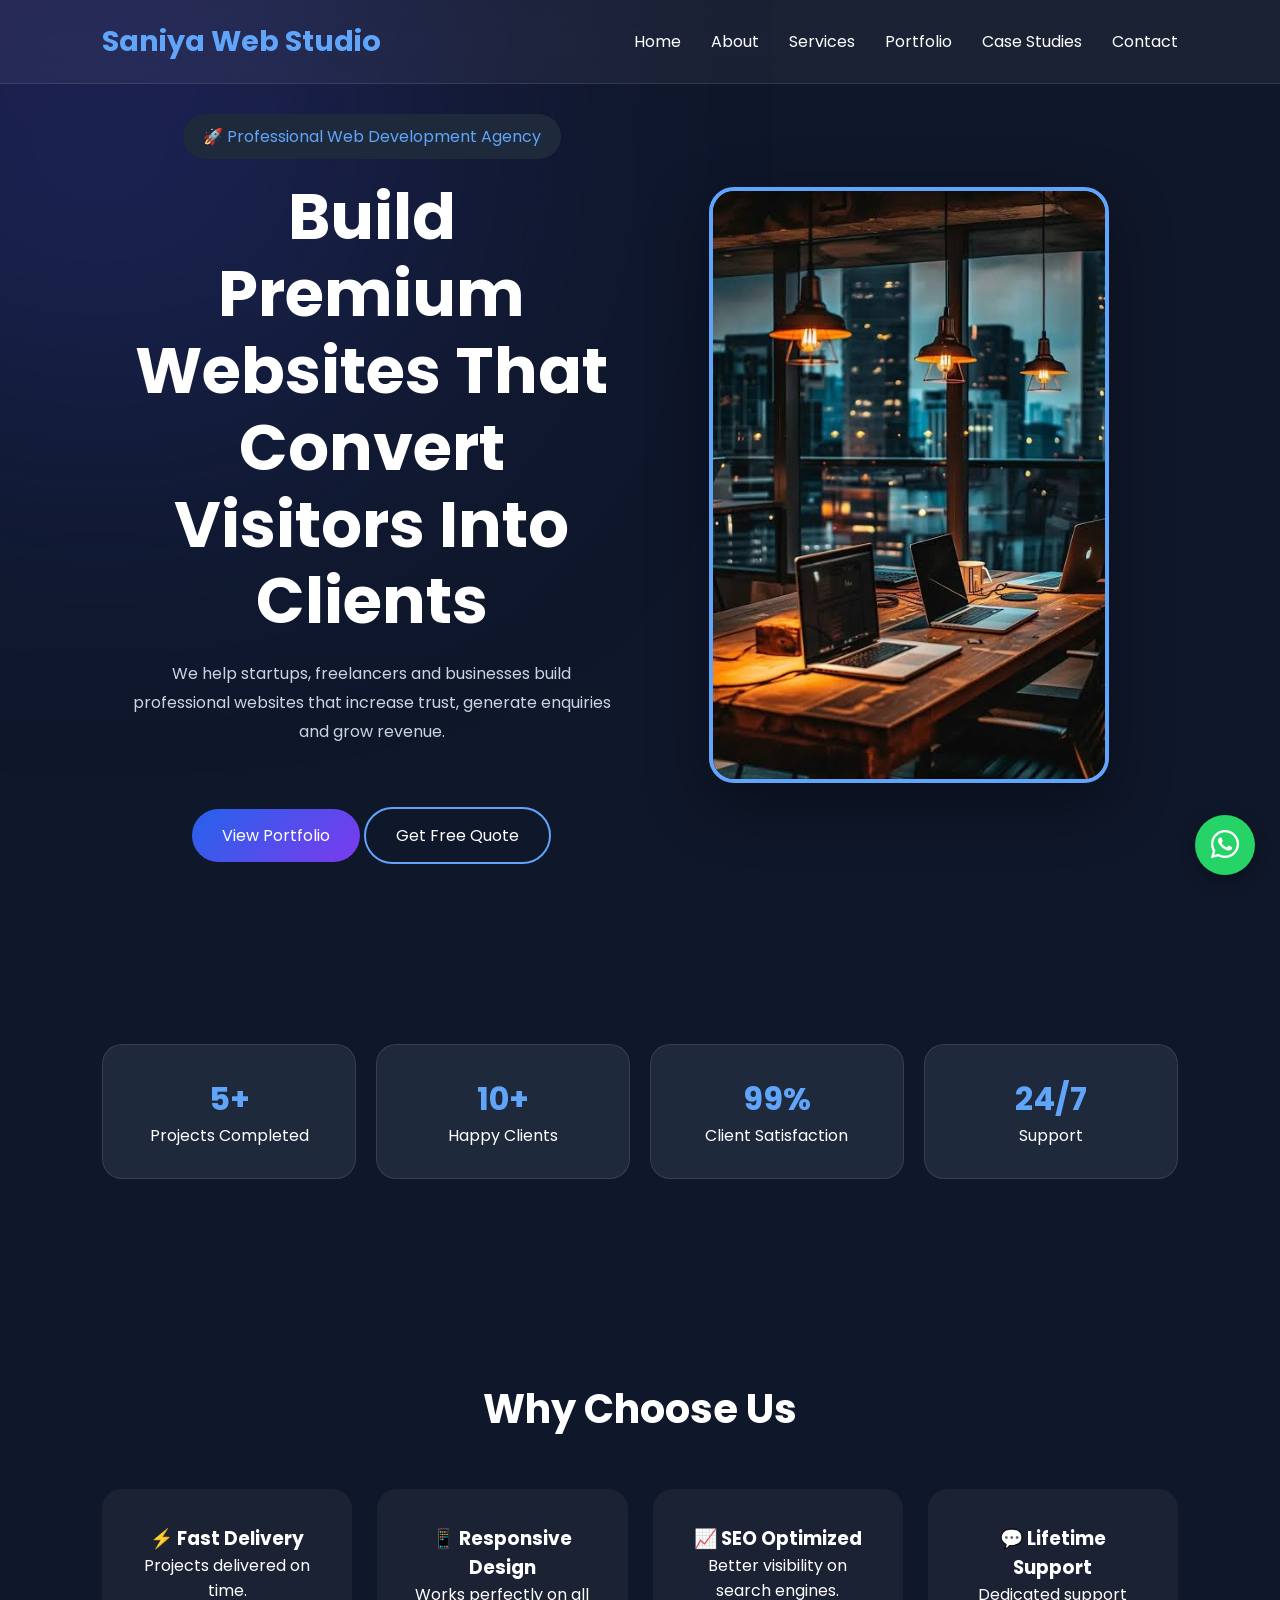
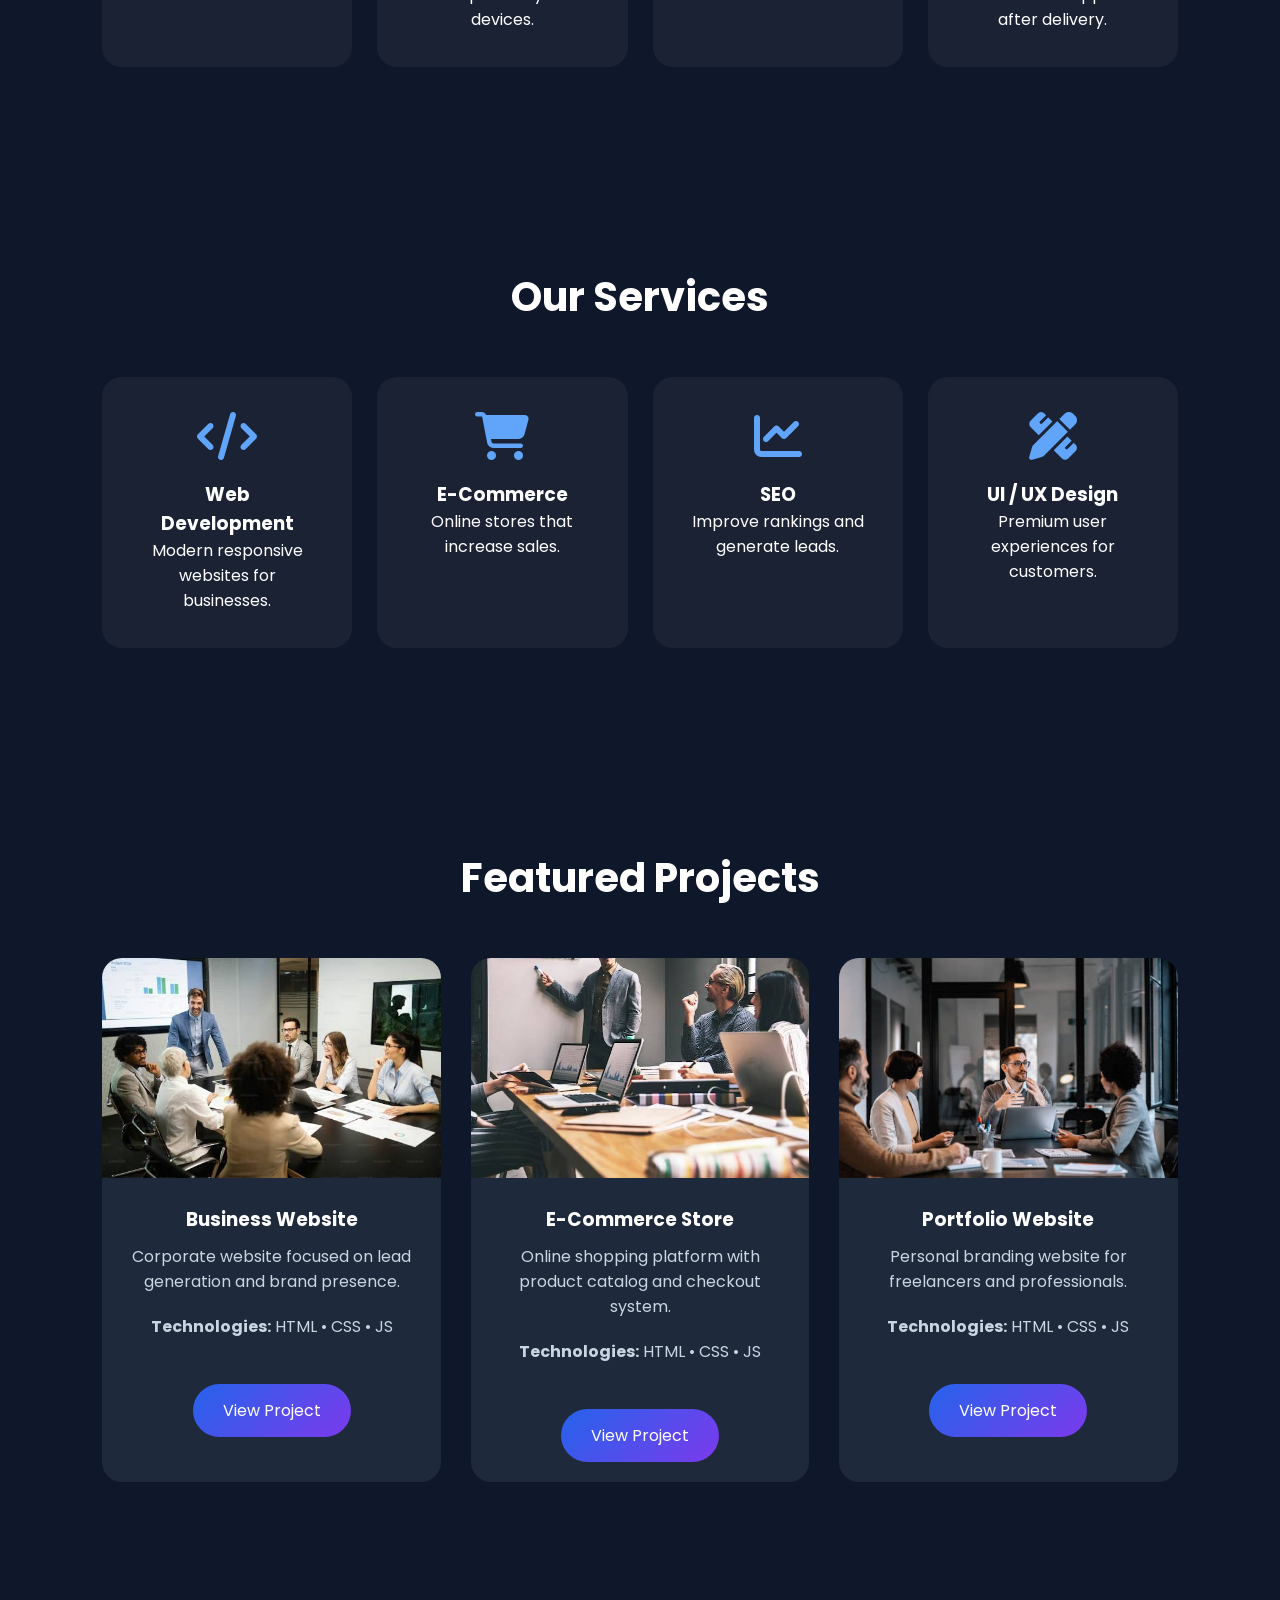
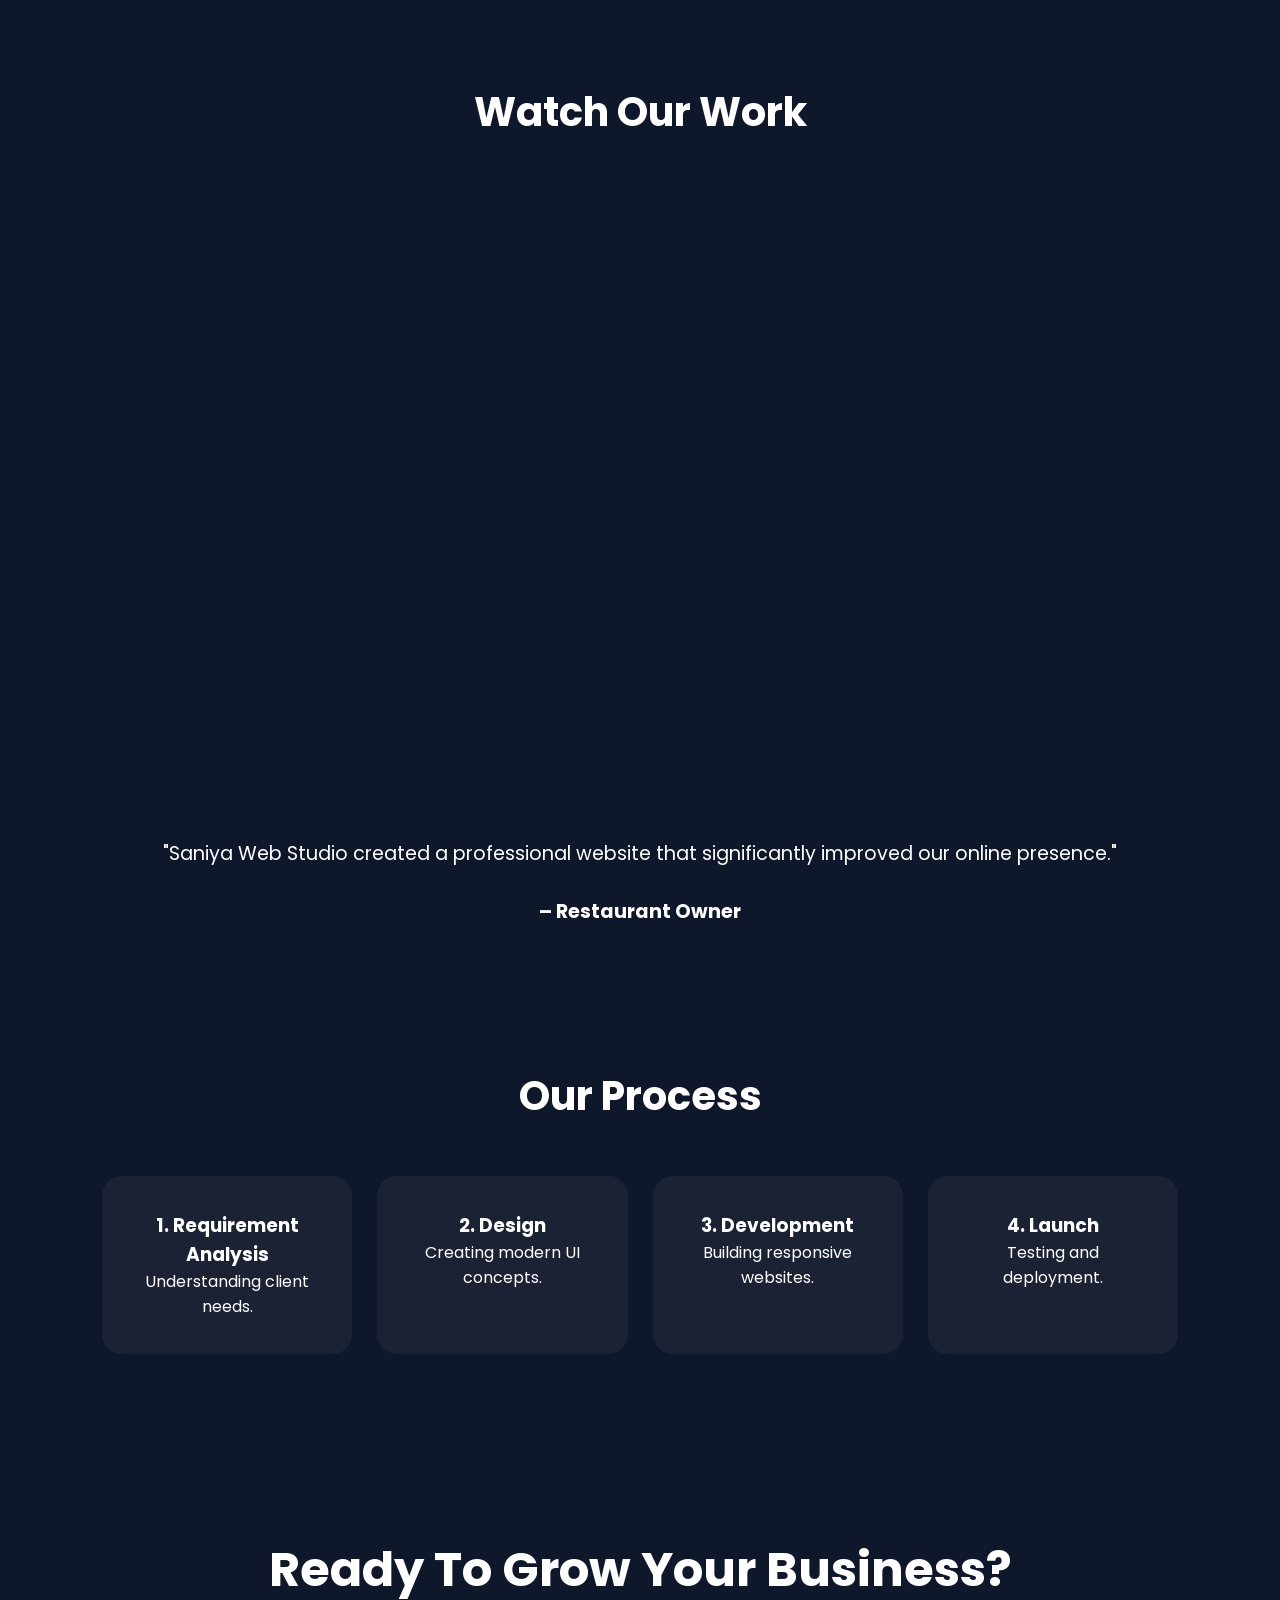
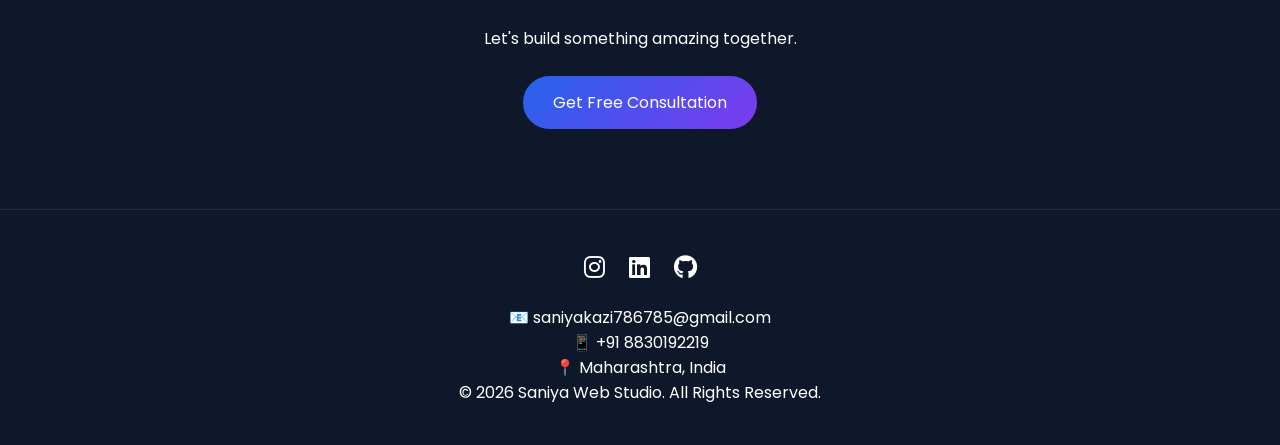
==== index.html @ 3495c880 "Initial Portfolio Website" ====
<!DOCTYPE html>
<html lang="en">
<head>
    <meta charset="UTF-8">
    <meta name="viewport" content="width=device-width, initial-scale=1.0">
    <meta name="description"
content="Professional Business Portfolio Website">

<meta name="keywords"
content="Portfolio, Web Development, SEO, Freelance">

<meta name="author"
content="Saniya Kazi">

    <!-- SEO -->
    <title>Saniya Web Studio | Professional Web Development Agency</title>

    <!-- Google Analytics -->
    <script async src="https://www.googletagmanager.com/gtag/js?id=G-XXXXXXXXXX"></script>
    <script>
        window.dataLayer = window.dataLayer || [];
        function gtag(){dataLayer.push(arguments);}
        gtag('js', new Date());
        gtag('config', 'G-XXXXXXXXXX');
    </script>

    <link rel="stylesheet" href="style.css">

    <link href="https://cdnjs.cloudflare.com/ajax/libs/font-awesome/6.5.1/css/all.min.css" rel="stylesheet">

<script type="application/ld+json">
{
 "@context":"https://schema.org",
 "@type":"Person",
 "name":"Your Name",
 "jobTitle":"Web Developer",
 "url":"https://yourwebsite.com",
 "email":"your@email.com"
}
</script>

</head>
<body>

<!-- NAVBAR -->
<header>
    <nav class="navbar">
        <div class="logo">Saniya Web Studio</div>

        <ul class="nav-links">
            <li><a href="index.html">Home</a></li>
            <li><a href="about.html">About</a></li>
            <li><a href="services.html">Services</a></li>
            <li><a href="portfolio.html">Portfolio</a></li>
            <li><a href="case-study.html">Case Studies</a></li>
            <li><a href="contact.html">Contact</a></li>
        </ul>
    </nav>
</header>

<!-- HERO -->
<section class="hero">

    <div class="hero-content">

        <div class="hero-text">

            <span class="tag">
                🚀 Professional Web Development Agency
            </span>

            <h1>
               Build Premium Websites
That Convert Visitors Into Clients
            </h1>

            <p>
                We help startups, freelancers and businesses
build professional websites that increase trust,
generate enquiries and grow revenue.
            </p>

            <div class="hero-buttons">

                <a href="portfolio.html" class="btn">
                    View Portfolio
                </a>

                <a href="contact.html" class="btn secondary-btn">
                    Get Free Quote
                </a>

            </div>

        </div>

        <div class="hero-image">

            <img src="images/dashboard.jpg" alt="Developer">

        </div>

    </div>

</section>
<section class="stats-section">

    <div class="stat-card">
        <h2>5+</h2>
        <p>Projects Completed</p>
    </div>

    <div class="stat-card">
        <h2>10+</h2>
        <p>Happy Clients</p>
    </div>

    <div class="stat-card">
        <h2>99%</h2>
        <p>Client Satisfaction</p>
    </div>

    <div class="stat-card">
        <h2>24/7</h2>
        <p>Support</p>
    </div>

</section>
<section>

    <h2 class="section-title">
        Why Choose Us
    </h2>

    <div class="service-grid">

        <div class="service-card">
            <h3>⚡ Fast Delivery</h3>
            <p>Projects delivered on time.</p>
        </div>

        <div class="service-card">
            <h3>📱 Responsive Design</h3>
            <p>Works perfectly on all devices.</p>
        </div>

        <div class="service-card">
            <h3>📈 SEO Optimized</h3>
            <p>Better visibility on search engines.</p>
        </div>

        <div class="service-card">
            <h3>💬 Lifetime Support</h3>
            <p>Dedicated support after delivery.</p>
        </div>

    </div>

</section>

<!-- SERVICES -->
<section class="services">

    <h2 class="section-title">Our Services</h2>

    <div class="service-grid">

        <div class="service-card">
            <i class="fa-solid fa-code"></i>
            <h3>Web Development</h3>
            <p>Modern responsive websites for businesses.</p>
        </div>

        <div class="service-card">
            <i class="fa-solid fa-cart-shopping"></i>
            <h3>E-Commerce</h3>
            <p>Online stores that increase sales.</p>
        </div>

        <div class="service-card">
            <i class="fa-solid fa-chart-line"></i>
            <h3>SEO</h3>
            <p>Improve rankings and generate leads.</p>
        </div>

        <div class="service-card">
            <i class="fa-solid fa-pen-ruler"></i>
            <h3>UI / UX Design</h3>
            <p>Premium user experiences for customers.</p>
        </div>

    </div>

</section>

<!-- FEATURED PROJECTS -->
<section class="projects">

    <h2 class="section-title">Featured Projects</h2>

    <div class="project-grid">

        <div class="project-card">
            <img src="images/project1.jpg" alt="Project 1">
            <div class="project-info">
               <h3>Business Website</h3>

<p>
Corporate website focused on lead generation and brand presence.
</p>

<p>
<strong>Technologies:</strong>
HTML • CSS • JS
</p>

<a href="project-business.html" class="btn">
View Project
</a>
            </div>
        </div>

        <div class="project-card">
            <img src="images/project2.jpg" alt="Project 2">
            <div class="project-info">
                <h3>E-Commerce Store</h3>
                <p>
Online shopping platform with product catalog and checkout system.
</p>

<p>
<strong>Technologies:</strong>
HTML • CSS • JS
</p>

<a href="project-business.html" class="btn">
View Project
</a>
            </div>
        </div>

        <div class="project-card">
            <img src="images/project3.jpg" alt="Project 3">
            <div class="project-info">
                <h3>Portfolio Website</h3>
                <p>
Personal branding website for freelancers and professionals.
</p>

<p>
<strong>Technologies:</strong>
HTML • CSS • JS
</p>

<a href="project-business.html" class="btn">
View Project
</a>
            </div>
        </div>

    </div>

</section>

<!-- YOUTUBE VIDEO -->
<section class="video-section">

    <h2 class="section-title">Watch Our Work</h2>

    <iframe
        width="560"
        height="315"
        src="https://www.youtube.com/embed/2tdF13of8gs?si=Cxn4wZq8lUXxcrK4"
        title="YouTube video player"
        allowfullscreen>
    </iframe>

</section>

<!-- TESTIMONIALS -->
<div class="testimonial-slider">

    <div class="testimonial active">
        "Saniya Web Studio created a professional website that significantly improved our online presence."
        <br><br>
        <strong>– Restaurant Owner</strong>
    </div>

    <div class="testimonial">
        "The website was delivered before deadline and exceeded our expectations."
        <br><br>
        <strong>– E-Commerce Client</strong>
    </div>

    <div class="testimonial">
        "Our enquiries increased after launching the new website."
        <br><br>
        <strong>– Freelance Professional</strong>
    </div>

</div>

<section>

<h2 class="section-title">
Our Process
</h2>

<div class="service-grid">

<div class="service-card">
<h3>1. Requirement Analysis</h3>
<p>Understanding client needs.</p>
</div>

<div class="service-card">
<h3>2. Design</h3>
<p>Creating modern UI concepts.</p>
</div>

<div class="service-card">
<h3>3. Development</h3>
<p>Building responsive websites.</p>
</div>

<div class="service-card">
<h3>4. Launch</h3>
<p>Testing and deployment.</p>
</div>

</div>

</section>

<!-- CTA -->
<section class="cta">

    <h2>
        Ready To Grow Your Business?
    </h2>

    <p>
        Let's build something amazing together.
    </p>

    <a href="contact.html" class="btn">
        Get Free Consultation
    </a>

</section>

<!-- FOOTER -->
<footer>

    <div class="socials">


        <a href="https://www.instagram.com/itz.sanuu33?igsh=M2FmYW0yMnE4M292" target="_blank"><i class="fab fa-instagram"></i></a>

        <a href="https://www.linkedin.com/in/saniya-kazi03" target="_blank"><i class="fab fa-linkedin"></i></a>

        <a href="https://github.com/sanu0303" target="_blank"><i class="fab fa-github"></i></a>

    </div>
<div class="footer-contact">

    <p>
        📧 saniyakazi786785@gmail.com
    </p>

    <p>
        📱 +91 8830192219
    </p>

    <p>
        📍 Maharashtra, India
    </p>

</div>
    <p>© 2026 Saniya Web Studio. All Rights Reserved.</p>

</footer>

<script src="main.js"></script>


    <a href="https://wa.me/918830192219"
   class="whatsapp-float"
   target="_blank">

    <i class="fab fa-whatsapp"></i>

</a>

</body>
</html>
---- style.css ----
/* Google Fonts */
@import url('https://fonts.googleapis.com/css2?family=Poppins:wght@300;400;500;600;700;800&display=swap');

*{
    margin:0;
    padding:0;
    box-sizing:border-box;
    font-family:'Poppins',sans-serif;
}

html{
    scroll-behavior:smooth;
}

body{
    background:#0f172a;
    color:#fff;
    overflow-x:hidden;
}

/* Gradient Background */
body::before{
    content:'';
    position:fixed;
    width:500px;
    height:500px;
    background:linear-gradient(#7c3aed,#2563eb);
    filter:blur(180px);
    top:-150px;
    left:-150px;
    z-index:-1;
    opacity:.35;
}

/* Navbar */
.navbar{
    display:flex;
    justify-content:space-between;
    align-items:center;
    padding:20px 8%;
    position:sticky;
    top:0;
    backdrop-filter:blur(15px);
    background:rgba(255,255,255,.05);
    border-bottom:1px solid rgba(255,255,255,.1);
    z-index:1000;
}

.logo{
    font-size:1.8rem;
    font-weight:700;
    color:#60a5fa;
}

.nav-links{
    display:flex;
    list-style:none;
    gap:30px;
}

.nav-links a{
    color:white;
    text-decoration:none;
    transition:.3s;
}

.nav-links a:hover{
    color:#60a5fa;
}

/* Hero */
.hero{
    min-height:100vh;
    display:flex;
    justify-content:center;
    align-items:center;
    text-align:center;
    padding:0 10%;
}

.hero-content h1{
    font-size:4rem;
    margin-bottom:20px;
}

.hero-content h2{
    color:#60a5fa;
    margin-bottom:20px;
}

.hero-content p{
    max-width:700px;
    margin:auto;
    line-height:1.8;
    color:#cbd5e1;
}

/* Buttons */
.btn,
.btn-secondary{
    display:inline-block;
    margin-top:25px;
    padding:14px 30px;
    border-radius:50px;
    text-decoration:none;
    transition:.4s;
}

.btn{
    background:linear-gradient(135deg,#2563eb,#7c3aed);
    color:white;
}

.btn:hover{
    transform:translateY(-5px);
}

.btn-secondary{
    border:2px solid #60a5fa;
    color:white;
    margin-left:15px;
}

.btn-secondary:hover{
    background:#60a5fa;
}

/* Section */
section{
    padding:100px 8%;
}

.section-title{
    text-align:center;
    font-size:2.5rem;
    margin-bottom:50px;
}

/* Stats */
.stats{
    display:grid;
    grid-template-columns:repeat(auto-fit,minmax(220px,1fr));
    gap:25px;
}

.stat-card{
    background:rgba(255,255,255,.05);
    backdrop-filter:blur(15px);
    border:1px solid rgba(255,255,255,.1);
    padding:30px;
    border-radius:20px;
    text-align:center;
}

.stat-card h2{
    color:#60a5fa;
    font-size:2.5rem;
}

/* Services */
.service-grid{
    display:grid;
    grid-template-columns:repeat(auto-fit,minmax(250px,1fr));
    gap:25px;
}

.service-card{
    background:rgba(255,255,255,.05);
    padding:35px;
    border-radius:20px;
    text-align:center;
    transition:.4s;
}

.service-card:hover{
    transform:translateY(-10px);
}

.service-card i{
    font-size:3rem;
    color:#60a5fa;
    margin-bottom:20px;
}

/* Projects */
.project-grid{
    display:grid;
    grid-template-columns:repeat(auto-fit,minmax(300px,1fr));
    gap:30px;
}

.project-card{
    overflow:hidden;
    border-radius:20px;
    background:#1e293b;
    transition:.4s;
}

.project-card:hover{
    transform:translateY(-10px);
}

.project-card img{
    width:100%;
    height:220px;
    object-fit:cover;
}

.project-info{
    padding:20px;
}

/* Video */
.video-section{
    text-align:center;
}

.video-section iframe{
    width:100%;
    max-width:900px;
    height:500px;
    border:none;
    border-radius:20px;
}

/* Testimonials */
.testimonial{
    display:none;
    text-align:center;
    font-size:1.2rem;
    padding:40px;
}

.testimonial.active{
    display:block;
}

/* CTA */
.cta{
    text-align:center;
}

.cta h2{
    font-size:2.5rem;
    margin-bottom:25px;
}

/* Footer */
footer{
    padding:40px;
    text-align:center;
    border-top:1px solid rgba(255,255,255,.1);
}

.socials{
    margin-bottom:20px;
}

.socials a{
    color:white;
    font-size:1.5rem;
    margin:0 10px;
}

.socials a:hover{
    color:#60a5fa;
}

/* Responsive */
@media(max-width:768px){

    .hero-content h1{
        font-size:2.5rem;
    }

    .navbar{
        flex-direction:column;
        gap:20px;
    }

    .nav-links{
        flex-wrap:wrap;
        justify-content:center;
    }

    .video-section iframe{
        height:250px;
    }
}

.about-container{
    display:flex;
    align-items:center;
    gap:50px;
    flex-wrap:wrap;
}

.about-image{
    flex:1;
    min-width:300px;
}

.about-image img{
    width:100%;
    border-radius:20px;
}

.about-content{
    flex:1;
    min-width:300px;
}

.about-content h2{
    margin-bottom:20px;
    color:#60a5fa;
}

.about-content p{
    margin-bottom:15px;
    line-height:1.8;
    color:#cbd5e1;
}

.service-card{
    cursor:pointer;
}

.service-card:hover{
    box-shadow: 0 0 25px rgba(96,165,250,0.4);
}

.project-card{
    position:relative;
}

.project-info{
    text-align:center;
}

.project-info h3{
    margin-bottom:10px;
}

.project-info p{
    margin-bottom:20px;
    color:#cbd5e1;
}

.project-card img{
    transition:.5s;
}

.project-card:hover img{
    transform:scale(1.05);
}

.contact-form{
    max-width:700px;
    margin:auto;
    display:flex;
    flex-direction:column;
    gap:20px;
}

.contact-form input,
.contact-form textarea{
    padding:15px;
    border:none;
    border-radius:10px;
    background:#1e293b;
    color:white;
}

.contact-form input:focus,
.contact-form textarea:focus{
    outline:2px solid #60a5fa;
}

#errorMsg{
    text-align:center;
    margin-top:20px;
    font-weight:600;
}

.gradient-text{
background:linear-gradient(90deg,#60a5fa,#a855f7);
-webkit-background-clip:text;
-webkit-text-fill-color:transparent;
}

.whatsapp-float{
    position:fixed;
    width:60px;
    height:60px;
    bottom:25px;
    right:25px;
    background:#25D366;
    color:white;
    border-radius:50%;
    text-align:center;
    font-size:32px;
    line-height:60px;
    box-shadow:0 5px 15px rgba(0,0,0,.3);
    z-index:9999;
    transition:.3s;
}

.whatsapp-float:hover{
    transform:scale(1.1);
}

.hero{
    min-height:90vh;
    display:flex;
    align-items:center;
}

.hero-content{
    display:flex;
    justify-content:space-between;
    align-items:center;
    gap:50px;
}

.hero-text{
    flex:1;
}

.hero-text h1{
    font-size:4rem;
    line-height:1.2;
    margin-bottom:20px;
}

.hero-text span{
    color:#60a5fa;
}

.hero-text p{
     flex:1;
    max-width:600px;
}

.hero-image{
    flex:1;
    text-align:center;
}

.hero-image img{
    width:380px;
    border-radius:30px;
    box-shadow:0 0 40px rgba(96,165,250,.4);
}

.hero-buttons{
     margin-top:35px;
}

.secondary-btn{
    background:transparent;
    border:2px solid #60a5fa;
}

.tag{
    display:inline-block;
    background:#1e293b;
    padding:10px 20px;
    border-radius:30px;
    margin-bottom:20px;
}

.stats-section{
    display:grid;
    grid-template-columns:repeat(4,1fr);
    gap:20px;
    margin-top:50px;
}

.stat-card{
    background:#1e293b;
    padding:30px;
    border-radius:20px;
    text-align:center;
}

.stat-card h2{
    font-size:2rem;
    color:#60a5fa;
}

.cta{
    text-align:center;
    padding:80px 20px;
}

.cta h2{
    font-size:3rem;
    margin-bottom:20px;
}

.hero-image img{
    width:400px;
    border-radius:25px;
    border:4px solid #60a5fa;
    box-shadow:0 20px 60px rgba(0,0,0,.4);
}

.whatsapp-float{
    animation: pulse 2s infinite;
}

@keyframes pulse{

0%{
transform:scale(1);
}

50%{
transform:scale(1.1);
}

100%{
transform:scale(1);
}

}

.about-image img{
    width:100%;
    max-width:450px;
    border-radius:20px;
    box-shadow:0 15px 40px rgba(0,0,0,.3);
}

.about-container{
    display:flex;
    align-items:center;
    justify-content:space-between;
    gap:50px;
    flex-wrap:wrap;
}

.about-content{
    flex:1;
}

.about-content h2{
    font-size:2.2rem;
    margin-bottom:20px;
}

.project-card{
    overflow:hidden;
    transition:.4s;
}

.project-card:hover{
    transform:translateY(-10px);
}

.project-card img{
    transition:.4s;
}

.project-card:hover img{
    transform:scale(1.05);
}

#successMsg{
    color:#22c55e;
    text-align:center;
    margin-top:15px;
}
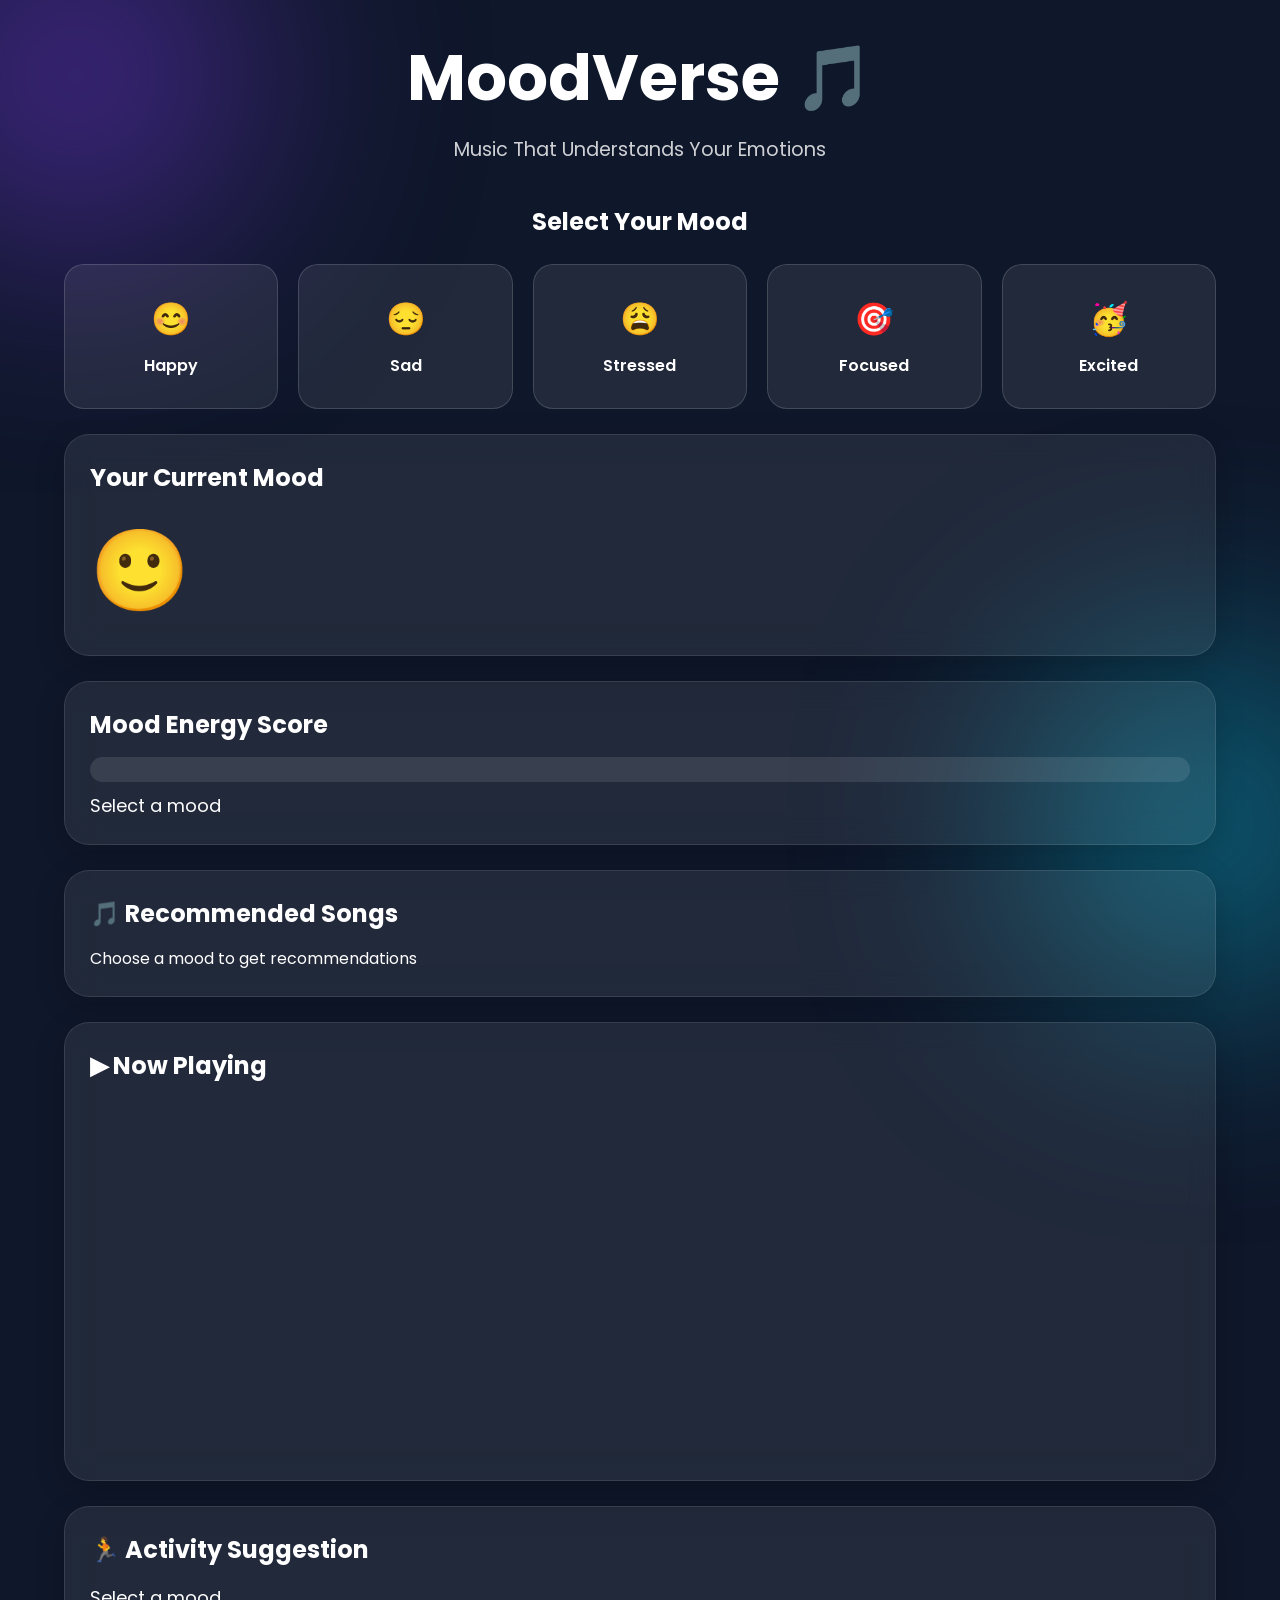
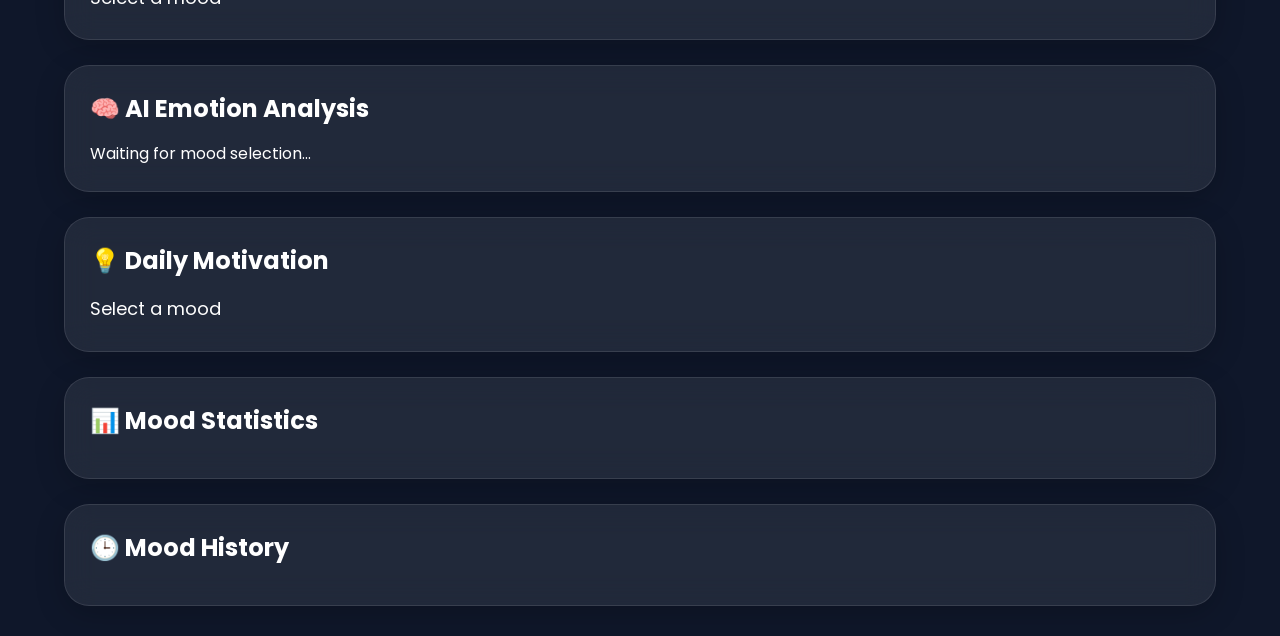
==== commit c9f325aa: "Add files via upload" ====
--- a/index.html
+++ b/index.html
@@ -1,396 +1,208 @@
-<!DOCTYPE html>
-<html lang="en">
-<head>
-    <meta charset="UTF-8">
-    <meta name="viewport" content="width=device-width, initial-scale=1.0">
-    <meta name="description"
-content="Professional Business Portfolio Website">
-
-<meta name="keywords"
-content="Portfolio, Web Development, SEO, Freelance">
-
-<meta name="author"
-content="Saniya Kazi">
-
-    <!-- SEO -->
-    <title>Saniya Web Studio | Professional Web Development Agency</title>
-
-    <!-- Google Analytics -->
-    <script async src="https://www.googletagmanager.com/gtag/js?id=G-XXXXXXXXXX"></script>
-    <script>
-        window.dataLayer = window.dataLayer || [];
-        function gtag(){dataLayer.push(arguments);}
-        gtag('js', new Date());
-        gtag('config', 'G-XXXXXXXXXX');
-    </script>
-
-    <link rel="stylesheet" href="style.css">
-
-    <link href="https://cdnjs.cloudflare.com/ajax/libs/font-awesome/6.5.1/css/all.min.css" rel="stylesheet">
-
-<script type="application/ld+json">
-{
- "@context":"https://schema.org",
- "@type":"Person",
- "name":"Your Name",
- "jobTitle":"Web Developer",
- "url":"https://yourwebsite.com",
- "email":"your@email.com"
-}
-</script>
-
-</head>
-<body>
-
-<!-- NAVBAR -->
-<header>
-    <nav class="navbar">
-        <div class="logo">Saniya Web Studio</div>
-
-        <ul class="nav-links">
-            <li><a href="index.html">Home</a></li>
-            <li><a href="about.html">About</a></li>
-            <li><a href="services.html">Services</a></li>
-            <li><a href="portfolio.html">Portfolio</a></li>
-            <li><a href="case-study.html">Case Studies</a></li>
-            <li><a href="contact.html">Contact</a></li>
-        </ul>
-    </nav>
-</header>
-
-<!-- HERO -->
-<section class="hero">
-
-    <div class="hero-content">
-
-        <div class="hero-text">
-
-            <span class="tag">
-                🚀 Professional Web Development Agency
-            </span>
-
-            <h1>
-               Build Premium Websites
-That Convert Visitors Into Clients
-            </h1>
-
-            <p>
-                We help startups, freelancers and businesses
-build professional websites that increase trust,
-generate enquiries and grow revenue.
-            </p>
-
-            <div class="hero-buttons">
-
-                <a href="portfolio.html" class="btn">
-                    View Portfolio
-                </a>
-
-                <a href="contact.html" class="btn secondary-btn">
-                    Get Free Quote
-                </a>
-
-            </div>
-
-        </div>
-
-        <div class="hero-image">
-
-            <img src="images/dashboard.jpg" alt="Developer">
-
-        </div>
-
-    </div>
-
-</section>
-<section class="stats-section">
-
-    <div class="stat-card">
-        <h2>5+</h2>
-        <p>Projects Completed</p>
-    </div>
-
-    <div class="stat-card">
-        <h2>10+</h2>
-        <p>Happy Clients</p>
-    </div>
-
-    <div class="stat-card">
-        <h2>99%</h2>
-        <p>Client Satisfaction</p>
-    </div>
-
-    <div class="stat-card">
-        <h2>24/7</h2>
-        <p>Support</p>
-    </div>
-
-</section>
-<section>
-
-    <h2 class="section-title">
-        Why Choose Us
-    </h2>
-
-    <div class="service-grid">
-
-        <div class="service-card">
-            <h3>⚡ Fast Delivery</h3>
-            <p>Projects delivered on time.</p>
-        </div>
-
-        <div class="service-card">
-            <h3>📱 Responsive Design</h3>
-            <p>Works perfectly on all devices.</p>
-        </div>
-
-        <div class="service-card">
-            <h3>📈 SEO Optimized</h3>
-            <p>Better visibility on search engines.</p>
-        </div>
-
-        <div class="service-card">
-            <h3>💬 Lifetime Support</h3>
-            <p>Dedicated support after delivery.</p>
-        </div>
-
-    </div>
-
-</section>
-
-<!-- SERVICES -->
-<section class="services">
-
-    <h2 class="section-title">Our Services</h2>
-
-    <div class="service-grid">
-
-        <div class="service-card">
-            <i class="fa-solid fa-code"></i>
-            <h3>Web Development</h3>
-            <p>Modern responsive websites for businesses.</p>
-        </div>
-
-        <div class="service-card">
-            <i class="fa-solid fa-cart-shopping"></i>
-            <h3>E-Commerce</h3>
-            <p>Online stores that increase sales.</p>
-        </div>
-
-        <div class="service-card">
-            <i class="fa-solid fa-chart-line"></i>
-            <h3>SEO</h3>
-            <p>Improve rankings and generate leads.</p>
-        </div>
-
-        <div class="service-card">
-            <i class="fa-solid fa-pen-ruler"></i>
-            <h3>UI / UX Design</h3>
-            <p>Premium user experiences for customers.</p>
-        </div>
-
-    </div>
-
-</section>
-
-<!-- FEATURED PROJECTS -->
-<section class="projects">
-
-    <h2 class="section-title">Featured Projects</h2>
-
-    <div class="project-grid">
-
-        <div class="project-card">
-            <img src="images/project1.jpg" alt="Project 1">
-            <div class="project-info">
-               <h3>Business Website</h3>
-
-<p>
-Corporate website focused on lead generation and brand presence.
-</p>
-
-<p>
-<strong>Technologies:</strong>
-HTML • CSS • JS
-</p>
-
-<a href="project-business.html" class="btn">
-View Project
-</a>
-            </div>
-        </div>
-
-        <div class="project-card">
-            <img src="images/project2.jpg" alt="Project 2">
-            <div class="project-info">
-                <h3>E-Commerce Store</h3>
-                <p>
-Online shopping platform with product catalog and checkout system.
-</p>
-
-<p>
-<strong>Technologies:</strong>
-HTML • CSS • JS
-</p>
-
-<a href="project-business.html" class="btn">
-View Project
-</a>
-            </div>
-        </div>
-
-        <div class="project-card">
-            <img src="images/project3.jpg" alt="Project 3">
-            <div class="project-info">
-                <h3>Portfolio Website</h3>
-                <p>
-Personal branding website for freelancers and professionals.
-</p>
-
-<p>
-<strong>Technologies:</strong>
-HTML • CSS • JS
-</p>
-
-<a href="project-business.html" class="btn">
-View Project
-</a>
-            </div>
-        </div>
-
-    </div>
-
-</section>
-
-<!-- YOUTUBE VIDEO -->
-<section class="video-section">
-
-    <h2 class="section-title">Watch Our Work</h2>
-
-    <iframe
-        width="560"
-        height="315"
-        src="https://www.youtube.com/embed/2tdF13of8gs?si=Cxn4wZq8lUXxcrK4"
-        title="YouTube video player"
-        allowfullscreen>
-    </iframe>
-
-</section>
-
-<!-- TESTIMONIALS -->
-<div class="testimonial-slider">
-
-    <div class="testimonial active">
-        "Saniya Web Studio created a professional website that significantly improved our online presence."
-        <br><br>
-        <strong>– Restaurant Owner</strong>
-    </div>
-
-    <div class="testimonial">
-        "The website was delivered before deadline and exceeded our expectations."
-        <br><br>
-        <strong>– E-Commerce Client</strong>
-    </div>
-
-    <div class="testimonial">
-        "Our enquiries increased after launching the new website."
-        <br><br>
-        <strong>– Freelance Professional</strong>
-    </div>
-
-</div>
-
-<section>
-
-<h2 class="section-title">
-Our Process
-</h2>
-
-<div class="service-grid">
-
-<div class="service-card">
-<h3>1. Requirement Analysis</h3>
-<p>Understanding client needs.</p>
-</div>
-
-<div class="service-card">
-<h3>2. Design</h3>
-<p>Creating modern UI concepts.</p>
-</div>
-
-<div class="service-card">
-<h3>3. Development</h3>
-<p>Building responsive websites.</p>
-</div>
-
-<div class="service-card">
-<h3>4. Launch</h3>
-<p>Testing and deployment.</p>
-</div>
-
-</div>
-
-</section>
-
-<!-- CTA -->
-<section class="cta">
-
-    <h2>
-        Ready To Grow Your Business?
-    </h2>
-
-    <p>
-        Let's build something amazing together.
-    </p>
-
-    <a href="contact.html" class="btn">
-        Get Free Consultation
-    </a>
-
-</section>
-
-<!-- FOOTER -->
-<footer>
-
-    <div class="socials">
-
-
-        <a href="https://www.instagram.com/itz.sanuu33?igsh=M2FmYW0yMnE4M292" target="_blank"><i class="fab fa-instagram"></i></a>
-
-        <a href="https://www.linkedin.com/in/saniya-kazi03" target="_blank"><i class="fab fa-linkedin"></i></a>
-
-        <a href="https://github.com/sanu0303" target="_blank"><i class="fab fa-github"></i></a>
-
-    </div>
-<div class="footer-contact">
-
-    <p>
-        📧 saniyakazi786785@gmail.com
-    </p>
-
-    <p>
-        📱 +91 8830192219
-    </p>
-
-    <p>
-        📍 Maharashtra, India
-    </p>
-
-</div>
-    <p>© 2026 Saniya Web Studio. All Rights Reserved.</p>
-
-</footer>
-
-<script src="main.js"></script>
-
-
-    <a href="https://wa.me/918830192219"
-   class="whatsapp-float"
-   target="_blank">
-
-    <i class="fab fa-whatsapp"></i>
-
-</a>
-
-</body>
+<!DOCTYPE html>
+<html lang="en">
+
+<head>
+    <meta charset="UTF-8">
+    <meta name="viewport" content="width=device-width, initial-scale=1.0">
+    <title>MoodVerse</title>
+
+    <link rel="stylesheet" href="style.css">
+
+    <link rel="preconnect" href="https://fonts.googleapis.com">
+    <link href="https://fonts.googleapis.com/css2?family=Poppins:wght@300;400;500;600;700&display=swap"
+        rel="stylesheet">
+</head>
+
+<body>
+
+    <div id="music-notes"></div>
+
+    <!-- Background Glow -->
+    <div class="bg1"></div>
+    <div class="bg2"></div>
+
+    <div class="container">
+
+        <!-- Hero Section -->
+
+        <header>
+
+            <h1>MoodVerse 🎵</h1>
+
+            <p>
+                Music That Understands Your Emotions
+            </p>
+
+        </header>
+
+        <!-- Mood Cards -->
+
+        <section class="mood-section">
+
+            <h2>Select Your Mood</h2>
+
+            <div class="mood-grid">
+
+                <div class="mood-card happy"
+                    onclick="showMood('happy')">
+                    😊
+                    <span>Happy</span>
+                </div>
+
+                <div class="mood-card sad"
+                    onclick="showMood('sad')">
+                    😔
+                    <span>Sad</span>
+                </div>
+
+                <div class="mood-card stressed"
+                    onclick="showMood('stressed')">
+                    😩
+                    <span>Stressed</span>
+                </div>
+
+                <div class="mood-card focused"
+                    onclick="showMood('focused')">
+                    🎯
+                    <span>Focused</span>
+                </div>
+
+                <div class="mood-card excited"
+                    onclick="showMood('excited')">
+                    🥳
+                    <span>Excited</span>
+                </div>
+
+            </div>
+
+        </section>
+
+        <section class="glass">
+
+<h2>Your Current Mood</h2>
+
+<div id="avatar">
+
+🙂
+
+</div>
+
+</section>
+
+        <!-- Mood Score -->
+
+        <section class="glass">
+
+            <h2>Mood Energy Score</h2>
+
+            <div class="progress">
+
+                <div id="progressBar"></div>
+
+            </div>
+
+            <p id="scoreText">
+                Select a mood
+            </p>
+
+        </section>
+
+        <!-- Songs -->
+
+        <section class="glass">
+
+            <h2>🎵 Recommended Songs</h2>
+
+            <div id="songContainer">
+
+                <p>
+                    Choose a mood to get recommendations
+                </p>
+
+            </div>
+
+        </section>
+
+        <!-- Youtube Player -->
+
+        <section class="glass">
+
+            <h2>▶ Now Playing</h2>
+
+            <iframe
+                id="player"
+                width="100%"
+                height="350"
+                src=""
+                allowfullscreen>
+            </iframe>
+
+        </section>
+
+        <!-- Activity -->
+
+        <section class="glass">
+
+            <h2>🏃 Activity Suggestion</h2>
+
+            <p id="activity">
+
+                Select a mood
+
+            </p>
+
+        </section>
+
+        <section class="glass">
+
+<h2>🧠 AI Emotion Analysis</h2>
+
+<p id="analysis">
+
+Waiting for mood selection...
+
+</p>
+
+</section>
+
+        <!-- Quote -->
+
+        <section class="glass">
+
+            <h2>💡 Daily Motivation</h2>
+
+            <p id="quote">
+
+                Select a mood
+
+            </p>
+
+        </section>
+
+        <!-- Statistics -->
+
+        <section class="glass">
+
+            <h2>📊 Mood Statistics</h2>
+
+            <div id="stats"></div>
+
+        </section>
+
+        <!-- History -->
+
+        <section class="glass">
+
+            <h2>🕒 Mood History</h2>
+
+            <ul id="history"></ul>
+
+        </section>
+
+    </div>
+
+    <script src="script.js"></script>
+
+</body>
+
 </html>
--- a/style.css
+++ b/style.css
@@ -1,573 +1,321 @@
-/* Google Fonts */
-@import url('https://fonts.googleapis.com/css2?family=Poppins:wght@300;400;500;600;700;800&display=swap');
-
-*{
-    margin:0;
-    padding:0;
-    box-sizing:border-box;
-    font-family:'Poppins',sans-serif;
-}
-
-html{
-    scroll-behavior:smooth;
-}
-
-body{
-    background:#0f172a;
-    color:#fff;
-    overflow-x:hidden;
-}
-
-/* Gradient Background */
-body::before{
-    content:'';
-    position:fixed;
-    width:500px;
-    height:500px;
-    background:linear-gradient(#7c3aed,#2563eb);
-    filter:blur(180px);
-    top:-150px;
-    left:-150px;
-    z-index:-1;
-    opacity:.35;
-}
-
-/* Navbar */
-.navbar{
-    display:flex;
-    justify-content:space-between;
-    align-items:center;
-    padding:20px 8%;
-    position:sticky;
-    top:0;
-    backdrop-filter:blur(15px);
-    background:rgba(255,255,255,.05);
-    border-bottom:1px solid rgba(255,255,255,.1);
-    z-index:1000;
-}
-
-.logo{
-    font-size:1.8rem;
-    font-weight:700;
-    color:#60a5fa;
-}
-
-.nav-links{
-    display:flex;
-    list-style:none;
-    gap:30px;
-}
-
-.nav-links a{
-    color:white;
-    text-decoration:none;
-    transition:.3s;
-}
-
-.nav-links a:hover{
-    color:#60a5fa;
-}
-
-/* Hero */
-.hero{
-    min-height:100vh;
-    display:flex;
-    justify-content:center;
-    align-items:center;
-    text-align:center;
-    padding:0 10%;
-}
-
-.hero-content h1{
-    font-size:4rem;
-    margin-bottom:20px;
-}
-
-.hero-content h2{
-    color:#60a5fa;
-    margin-bottom:20px;
-}
-
-.hero-content p{
-    max-width:700px;
-    margin:auto;
-    line-height:1.8;
-    color:#cbd5e1;
-}
-
-/* Buttons */
-.btn,
-.btn-secondary{
-    display:inline-block;
-    margin-top:25px;
-    padding:14px 30px;
-    border-radius:50px;
-    text-decoration:none;
-    transition:.4s;
-}
-
-.btn{
-    background:linear-gradient(135deg,#2563eb,#7c3aed);
-    color:white;
-}
-
-.btn:hover{
-    transform:translateY(-5px);
-}
-
-.btn-secondary{
-    border:2px solid #60a5fa;
-    color:white;
-    margin-left:15px;
-}
-
-.btn-secondary:hover{
-    background:#60a5fa;
-}
-
-/* Section */
-section{
-    padding:100px 8%;
-}
-
-.section-title{
-    text-align:center;
-    font-size:2.5rem;
-    margin-bottom:50px;
-}
-
-/* Stats */
-.stats{
-    display:grid;
-    grid-template-columns:repeat(auto-fit,minmax(220px,1fr));
-    gap:25px;
-}
-
-.stat-card{
-    background:rgba(255,255,255,.05);
-    backdrop-filter:blur(15px);
-    border:1px solid rgba(255,255,255,.1);
-    padding:30px;
-    border-radius:20px;
-    text-align:center;
-}
-
-.stat-card h2{
-    color:#60a5fa;
-    font-size:2.5rem;
-}
-
-/* Services */
-.service-grid{
-    display:grid;
-    grid-template-columns:repeat(auto-fit,minmax(250px,1fr));
-    gap:25px;
-}
-
-.service-card{
-    background:rgba(255,255,255,.05);
-    padding:35px;
-    border-radius:20px;
-    text-align:center;
-    transition:.4s;
-}
-
-.service-card:hover{
-    transform:translateY(-10px);
-}
-
-.service-card i{
-    font-size:3rem;
-    color:#60a5fa;
-    margin-bottom:20px;
-}
-
-/* Projects */
-.project-grid{
-    display:grid;
-    grid-template-columns:repeat(auto-fit,minmax(300px,1fr));
-    gap:30px;
-}
-
-.project-card{
-    overflow:hidden;
-    border-radius:20px;
-    background:#1e293b;
-    transition:.4s;
-}
-
-.project-card:hover{
-    transform:translateY(-10px);
-}
-
-.project-card img{
-    width:100%;
-    height:220px;
-    object-fit:cover;
-}
-
-.project-info{
-    padding:20px;
-}
-
-/* Video */
-.video-section{
-    text-align:center;
-}
-
-.video-section iframe{
-    width:100%;
-    max-width:900px;
-    height:500px;
-    border:none;
-    border-radius:20px;
-}
-
-/* Testimonials */
-.testimonial{
-    display:none;
-    text-align:center;
-    font-size:1.2rem;
-    padding:40px;
-}
-
-.testimonial.active{
-    display:block;
-}
-
-/* CTA */
-.cta{
-    text-align:center;
-}
-
-.cta h2{
-    font-size:2.5rem;
-    margin-bottom:25px;
-}
-
-/* Footer */
-footer{
-    padding:40px;
-    text-align:center;
-    border-top:1px solid rgba(255,255,255,.1);
-}
-
-.socials{
-    margin-bottom:20px;
-}
-
-.socials a{
-    color:white;
-    font-size:1.5rem;
-    margin:0 10px;
-}
-
-.socials a:hover{
-    color:#60a5fa;
-}
-
-/* Responsive */
-@media(max-width:768px){
-
-    .hero-content h1{
-        font-size:2.5rem;
-    }
-
-    .navbar{
-        flex-direction:column;
-        gap:20px;
-    }
-
-    .nav-links{
-        flex-wrap:wrap;
-        justify-content:center;
-    }
-
-    .video-section iframe{
-        height:250px;
-    }
-}
-
-.about-container{
-    display:flex;
-    align-items:center;
-    gap:50px;
-    flex-wrap:wrap;
-}
-
-.about-image{
-    flex:1;
-    min-width:300px;
-}
-
-.about-image img{
-    width:100%;
-    border-radius:20px;
-}
-
-.about-content{
-    flex:1;
-    min-width:300px;
-}
-
-.about-content h2{
-    margin-bottom:20px;
-    color:#60a5fa;
-}
-
-.about-content p{
-    margin-bottom:15px;
-    line-height:1.8;
-    color:#cbd5e1;
-}
-
-.service-card{
-    cursor:pointer;
-}
-
-.service-card:hover{
-    box-shadow: 0 0 25px rgba(96,165,250,0.4);
-}
-
-.project-card{
-    position:relative;
-}
-
-.project-info{
-    text-align:center;
-}
-
-.project-info h3{
-    margin-bottom:10px;
-}
-
-.project-info p{
-    margin-bottom:20px;
-    color:#cbd5e1;
-}
-
-.project-card img{
-    transition:.5s;
-}
-
-.project-card:hover img{
-    transform:scale(1.05);
-}
-
-.contact-form{
-    max-width:700px;
-    margin:auto;
-    display:flex;
-    flex-direction:column;
-    gap:20px;
-}
-
-.contact-form input,
-.contact-form textarea{
-    padding:15px;
-    border:none;
-    border-radius:10px;
-    background:#1e293b;
-    color:white;
-}
-
-.contact-form input:focus,
-.contact-form textarea:focus{
-    outline:2px solid #60a5fa;
-}
-
-#errorMsg{
-    text-align:center;
-    margin-top:20px;
-    font-weight:600;
-}
-
-.gradient-text{
-background:linear-gradient(90deg,#60a5fa,#a855f7);
--webkit-background-clip:text;
--webkit-text-fill-color:transparent;
-}
-
-.whatsapp-float{
-    position:fixed;
-    width:60px;
-    height:60px;
-    bottom:25px;
-    right:25px;
-    background:#25D366;
-    color:white;
-    border-radius:50%;
-    text-align:center;
-    font-size:32px;
-    line-height:60px;
-    box-shadow:0 5px 15px rgba(0,0,0,.3);
-    z-index:9999;
-    transition:.3s;
-}
-
-.whatsapp-float:hover{
-    transform:scale(1.1);
-}
-
-.hero{
-    min-height:90vh;
-    display:flex;
-    align-items:center;
-}
-
-.hero-content{
-    display:flex;
-    justify-content:space-between;
-    align-items:center;
-    gap:50px;
-}
-
-.hero-text{
-    flex:1;
-}
-
-.hero-text h1{
-    font-size:4rem;
-    line-height:1.2;
-    margin-bottom:20px;
-}
-
-.hero-text span{
-    color:#60a5fa;
-}
-
-.hero-text p{
-     flex:1;
-    max-width:600px;
-}
-
-.hero-image{
-    flex:1;
-    text-align:center;
-}
-
-.hero-image img{
-    width:380px;
-    border-radius:30px;
-    box-shadow:0 0 40px rgba(96,165,250,.4);
-}
-
-.hero-buttons{
-     margin-top:35px;
-}
-
-.secondary-btn{
-    background:transparent;
-    border:2px solid #60a5fa;
-}
-
-.tag{
-    display:inline-block;
-    background:#1e293b;
-    padding:10px 20px;
-    border-radius:30px;
-    margin-bottom:20px;
-}
-
-.stats-section{
-    display:grid;
-    grid-template-columns:repeat(4,1fr);
-    gap:20px;
-    margin-top:50px;
-}
-
-.stat-card{
-    background:#1e293b;
-    padding:30px;
-    border-radius:20px;
-    text-align:center;
-}
-
-.stat-card h2{
-    font-size:2rem;
-    color:#60a5fa;
-}
-
-.cta{
-    text-align:center;
-    padding:80px 20px;
-}
-
-.cta h2{
-    font-size:3rem;
-    margin-bottom:20px;
-}
-
-.hero-image img{
-    width:400px;
-    border-radius:25px;
-    border:4px solid #60a5fa;
-    box-shadow:0 20px 60px rgba(0,0,0,.4);
-}
-
-.whatsapp-float{
-    animation: pulse 2s infinite;
-}
-
-@keyframes pulse{
-
-0%{
-transform:scale(1);
-}
-
-50%{
-transform:scale(1.1);
-}
-
-100%{
-transform:scale(1);
-}
-
-}
-
-.about-image img{
-    width:100%;
-    max-width:450px;
-    border-radius:20px;
-    box-shadow:0 15px 40px rgba(0,0,0,.3);
-}
-
-.about-container{
-    display:flex;
-    align-items:center;
-    justify-content:space-between;
-    gap:50px;
-    flex-wrap:wrap;
-}
-
-.about-content{
-    flex:1;
-}
-
-.about-content h2{
-    font-size:2.2rem;
-    margin-bottom:20px;
-}
-
-.project-card{
-    overflow:hidden;
-    transition:.4s;
-}
-
-.project-card:hover{
-    transform:translateY(-10px);
-}
-
-.project-card img{
-    transition:.4s;
-}
-
-.project-card:hover img{
-    transform:scale(1.05);
-}
-
-#successMsg{
-    color:#22c55e;
-    text-align:center;
-    margin-top:15px;
+*{
+margin:0;
+padding:0;
+box-sizing:border-box;
+font-family:'Poppins',sans-serif;
+}
+
+body{
+background:#0f172a;
+color:white;
+overflow-x:hidden;
+min-height:100vh;
+position:relative;
+}
+
+.container{
+width:90%;
+max-width:1200px;
+margin:auto;
+padding:30px 0;
+position:relative;
+z-index:2;
+}
+
+header{
+text-align:center;
+margin-bottom:40px;
+}
+
+header h1{
+font-size:4rem;
+font-weight:700;
+margin-bottom:10px;
+}
+
+header p{
+font-size:1.2rem;
+opacity:.8;
+}
+
+.bg1{
+position:fixed;
+width:350px;
+height:350px;
+background:#7c3aed;
+border-radius:50%;
+filter:blur(120px);
+top:-100px;
+left:-100px;
+opacity:.5;
+z-index:0;
+}
+
+.bg2{
+position:fixed;
+width:350px;
+height:350px;
+background:#06b6d4;
+border-radius:50%;
+filter:blur(120px);
+bottom:-100px;
+right:-100px;
+opacity:.5;
+z-index:0;
+}
+
+.glass{
+background:rgba(255,255,255,0.08);
+backdrop-filter:blur(15px);
+border:1px solid rgba(255,255,255,0.1);
+padding:25px;
+margin-top:25px;
+border-radius:25px;
+box-shadow:0 8px 30px rgba(0,0,0,.2);
+}
+
+.glass h2{
+margin-bottom:15px;
+}
+
+.mood-section{
+text-align:center;
+margin-bottom:20px;
+}
+
+.mood-section h2{
+margin-bottom:25px;
+}
+
+.mood-grid{
+display:grid;
+grid-template-columns:repeat(auto-fit,minmax(140px,1fr));
+gap:20px;
+}
+
+.mood-card{
+background:rgba(255,255,255,.08);
+border:1px solid rgba(255,255,255,.15);
+border-radius:20px;
+padding:30px;
+cursor:pointer;
+transition:.4s;
+font-size:2rem;
+display:flex;
+flex-direction:column;
+align-items:center;
+gap:10px;
+}
+
+.mood-card span{
+font-size:1rem;
+font-weight:600;
+}
+
+.mood-card:hover{
+transform:translateY(-8px) scale(1.05);
+box-shadow:0 0 25px rgba(255,255,255,.3);
+}
+
+.happy:hover{
+box-shadow:0 0 30px #f59e0b;
+}
+
+.sad:hover{
+box-shadow:0 0 30px #3b82f6;
+}
+
+.stressed:hover{
+box-shadow:0 0 30px #10b981;
+}
+
+.focused:hover{
+box-shadow:0 0 30px #8b5cf6;
+}
+
+.excited:hover{
+box-shadow:0 0 30px #ec4899;
+}
+
+.progress{
+width:100%;
+height:25px;
+background:rgba(255,255,255,.1);
+border-radius:30px;
+overflow:hidden;
+margin-top:10px;
+}
+
+#progressBar{
+height:100%;
+width:0%;
+border-radius:30px;
+transition:1s;
+background:linear-gradient(
+90deg,
+#7c3aed,
+#06b6d4
+);
+}
+
+#scoreText{
+margin-top:10px;
+font-size:18px;
+}
+
+.song-card{
+background:rgba(255,255,255,.08);
+border:1px solid rgba(255,255,255,.1);
+padding:18px;
+margin:12px 0;
+border-radius:15px;
+cursor:pointer;
+transition:.3s;
+display:flex;
+justify-content:space-between;
+align-items:center;
+}
+
+.song-card:hover{
+transform:scale(1.02);
+background:rgba(255,255,255,.15);
+}
+
+.song-title{
+font-weight:600;
+}
+
+.play-btn{
+padding:8px 15px;
+border-radius:10px;
+border:none;
+cursor:pointer;
+font-weight:bold;
+}
+
+iframe{
+border:none;
+border-radius:15px;
+}
+
+#activity,
+#quote{
+font-size:18px;
+line-height:1.8;
+}
+
+#history{
+list-style:none;
+}
+
+#history li{
+padding:10px;
+margin-top:10px;
+background:rgba(255,255,255,.08);
+border-radius:10px;
+}
+
+.stat-box{
+padding:12px;
+margin-top:10px;
+background:rgba(255,255,255,.08);
+border-radius:10px;
+}
+
+@media(max-width:768px){
+
+header h1{
+font-size:2.5rem;
+}
+
+.mood-card{
+padding:20px;
+}
+
+iframe{
+height:250px;
+}
+
+}
+
+#music-notes{
+position:fixed;
+top:0;
+left:0;
+width:100%;
+height:100%;
+pointer-events:none;
+overflow:hidden;
+z-index:1;
+}
+
+.note{
+position:absolute;
+font-size:24px;
+animation:floatUp 6s linear forwards;
+opacity:.8;
+}
+
+@keyframes floatUp{
+0%{
+transform:translateY(100vh);
+opacity:0;
+}
+20%{
+opacity:1;
+}
+100%{
+transform:translateY(-120px);
+opacity:0;
+}
+}
+
+.song-card{
+
+animation:slideIn .6s ease;
+
+}
+
+@keyframes slideIn{
+
+from{
+
+opacity:0;
+
+transform:translateX(-40px);
+
+}
+
+to{
+
+opacity:1;
+
+transform:translateX(0);
+
+}
+
+}
+
+#avatar{
+
+font-size:80px;
+
+animation:pulse 2s infinite;
+
+}
+
+@keyframes pulse{
+
+0%{
+transform:scale(1);
+}
+
+50%{
+transform:scale(1.15);
+}
+
+100%{
+transform:scale(1);
+}
+
 }
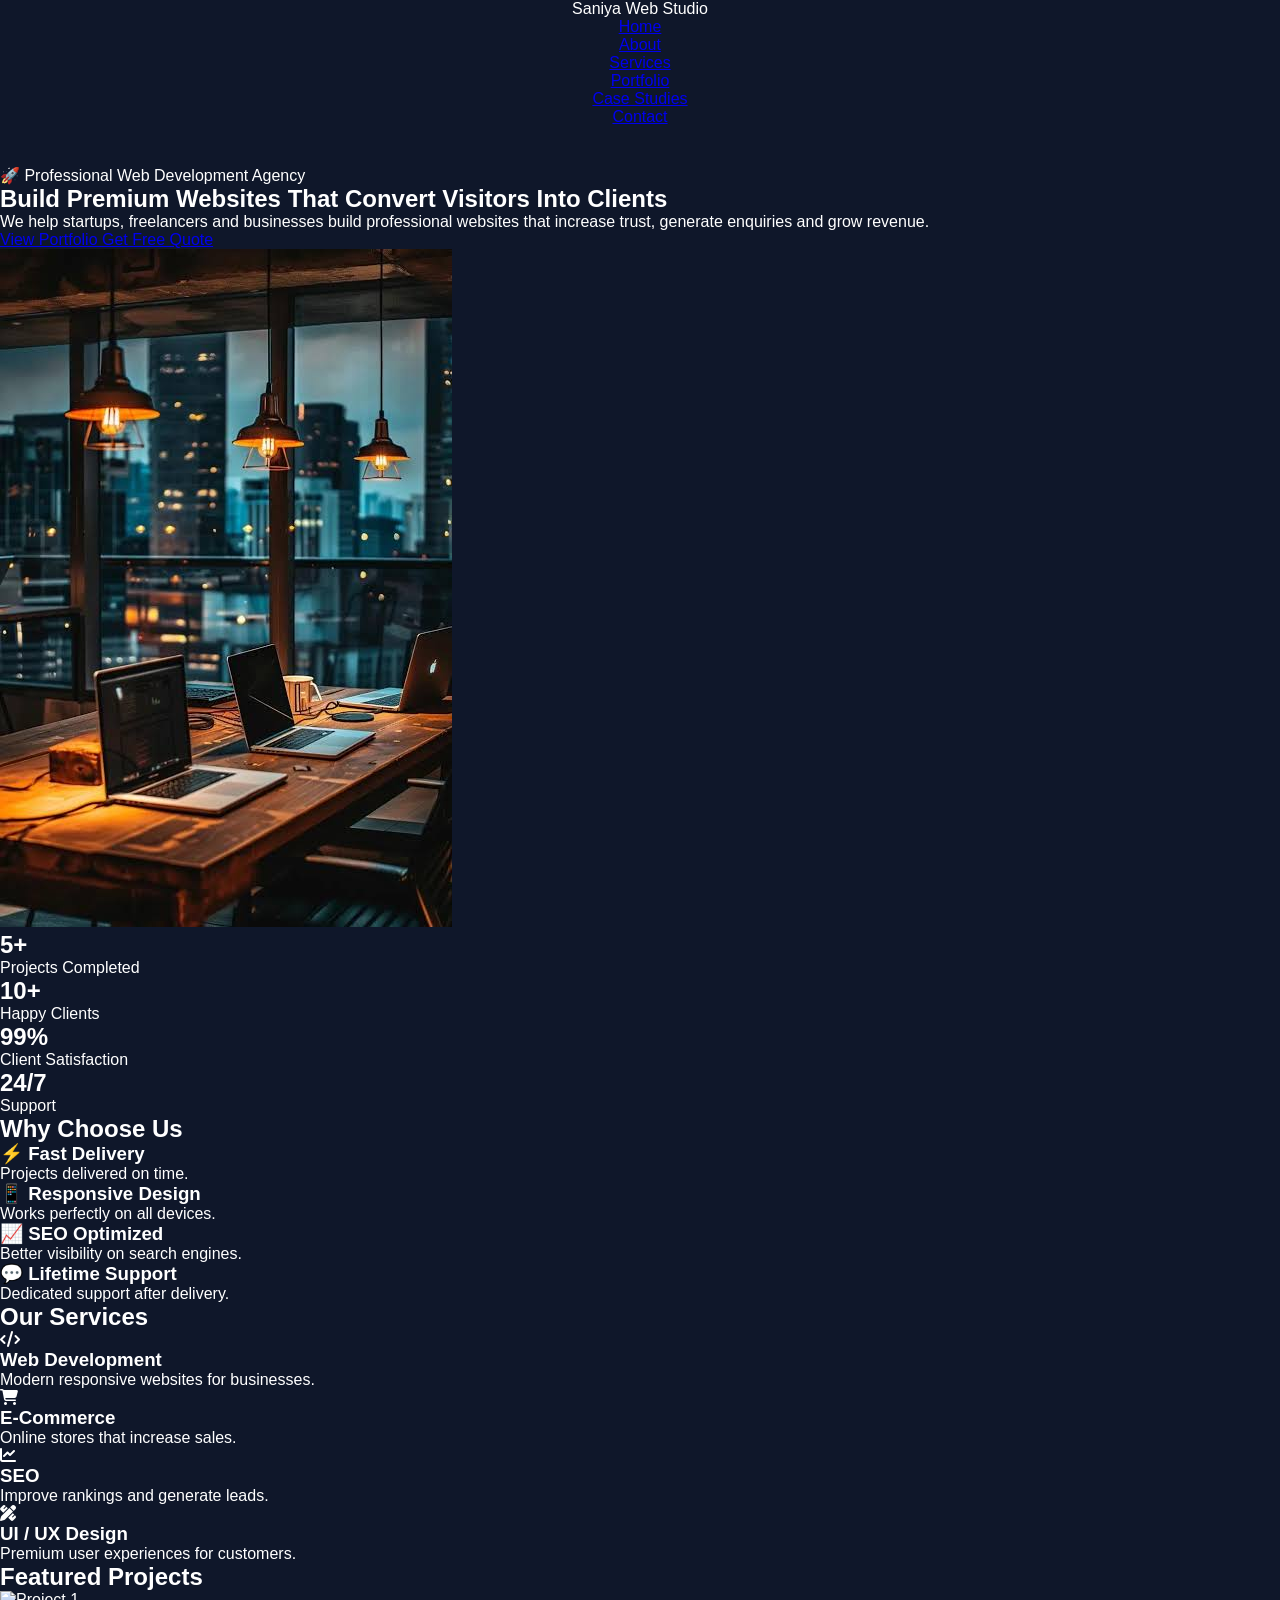
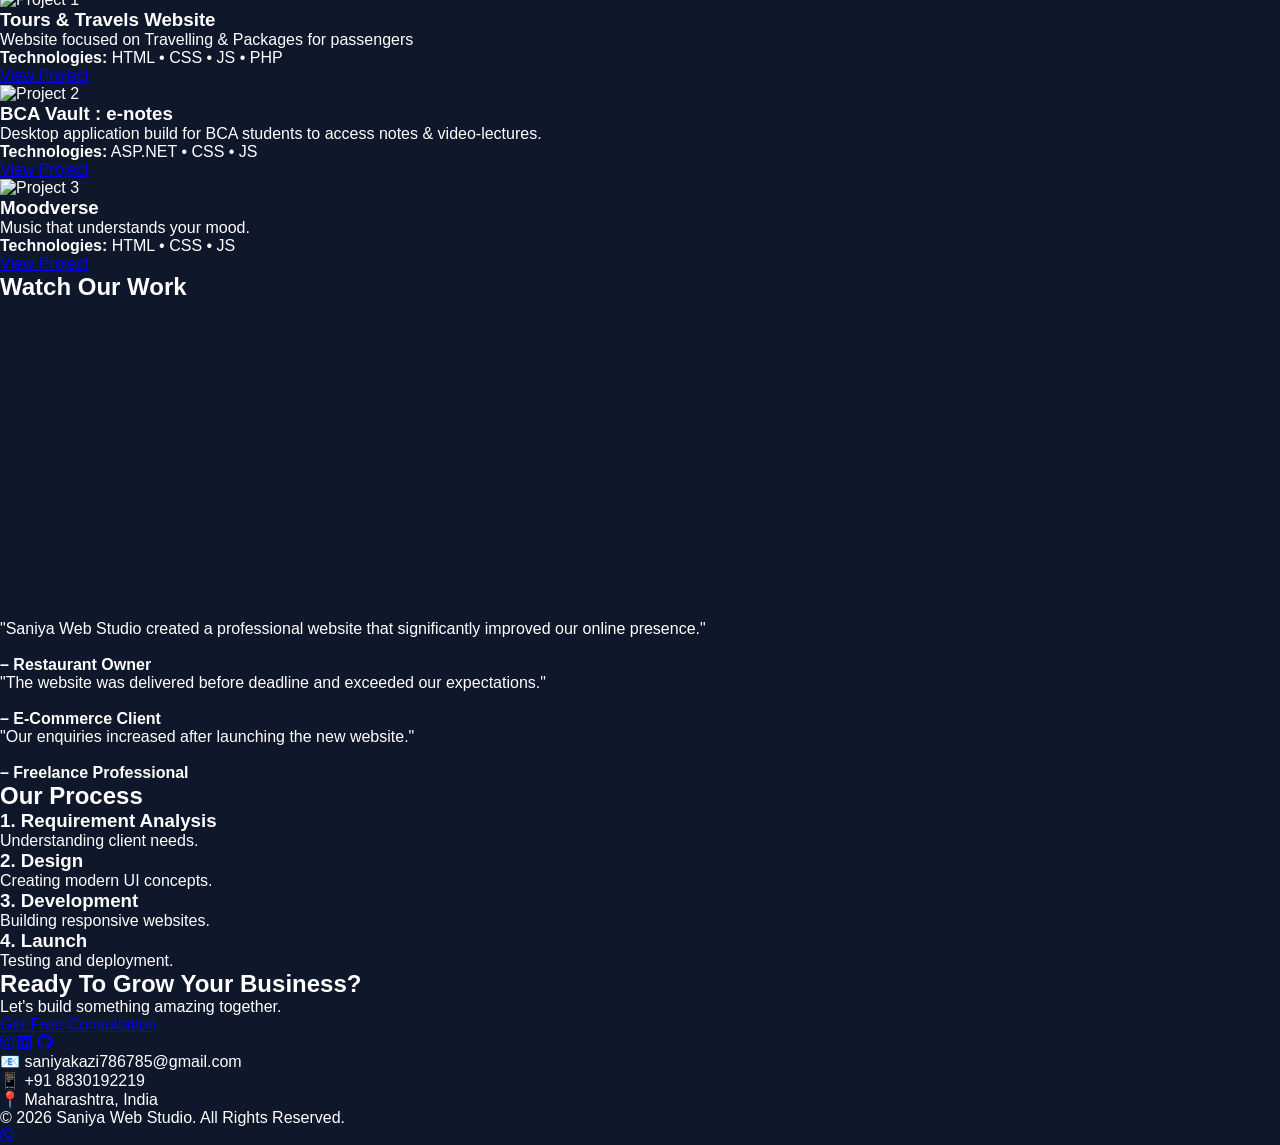
==== commit f4ea81d8: "Rename index1.html to index.html" ====
--- a/index.html
+++ b/index.html
@@ -1,208 +1,397 @@
 <!DOCTYPE html>
 <html lang="en">
-
 <head>
     <meta charset="UTF-8">
     <meta name="viewport" content="width=device-width, initial-scale=1.0">
-    <title>MoodVerse</title>
+    <meta name="description"
+content="Professional Business Portfolio Website">
+
+<meta name="keywords"
+content="Portfolio, Web Development, SEO, Freelance">
+
+<meta name="author"
+content="Saniya Kazi">
+
+    <!-- SEO -->
+    <title>Saniya Web Studio | Professional Web Development Agency</title>
+
+    <!-- Google Analytics -->
+    <script async src="https://www.googletagmanager.com/gtag/js?id=G-XXXXXXXXXX"></script>
+    <script>
+        window.dataLayer = window.dataLayer || [];
+        function gtag(){dataLayer.push(arguments);}
+        gtag('js', new Date());
+        gtag('config', 'G-XXXXXXXXXX');
+    </script>
 
     <link rel="stylesheet" href="style.css">
 
-    <link rel="preconnect" href="https://fonts.googleapis.com">
-    <link href="https://fonts.googleapis.com/css2?family=Poppins:wght@300;400;500;600;700&display=swap"
-        rel="stylesheet">
+    <link href="https://cdnjs.cloudflare.com/ajax/libs/font-awesome/6.5.1/css/all.min.css" rel="stylesheet">
+
+<script type="application/ld+json">
+{
+ "@context":"https://schema.org",
+ "@type":"Person",
+ "name":"Your Name",
+ "jobTitle":"Web Developer",
+ "url":"https://yourwebsite.com",
+ "email":"your@email.com"
+}
+</script>
+
 </head>
-
 <body>
 
-    <div id="music-notes"></div>
-
-    <!-- Background Glow -->
-    <div class="bg1"></div>
-    <div class="bg2"></div>
-
-    <div class="container">
-
-        <!-- Hero Section -->
-
-        <header>
-
-            <h1>MoodVerse 🎵</h1>
+<!-- NAVBAR -->
+<header>
+    <nav class="navbar">
+        <div class="logo">Saniya Web Studio</div>
+
+        <ul class="nav-links">
+            <li><a href="index.html">Home</a></li>
+            <li><a href="about.html">About</a></li>
+            <li><a href="services.html">Services</a></li>
+            <li><a href="portfolio.html">Portfolio</a></li>
+            <li><a href="case-study.html">Case Studies</a></li>
+            <li><a href="contact.html">Contact</a></li>
+        </ul>
+        
+    </nav>
+</header>
+
+<!-- HERO -->
+<section class="hero">
+
+    <div class="hero-content">
+
+        <div class="hero-text">
+
+            <span class="tag">
+                🚀 Professional Web Development Agency
+            </span>
+
+            <h1>
+               Build Premium Websites
+That Convert Visitors Into Clients
+            </h1>
 
             <p>
-                Music That Understands Your Emotions
+                We help startups, freelancers and businesses
+build professional websites that increase trust,
+generate enquiries and grow revenue.
             </p>
 
-        </header>
-
-        <!-- Mood Cards -->
-
-        <section class="mood-section">
-
-            <h2>Select Your Mood</h2>
-
-            <div class="mood-grid">
-
-                <div class="mood-card happy"
-                    onclick="showMood('happy')">
-                    😊
-                    <span>Happy</span>
-                </div>
-
-                <div class="mood-card sad"
-                    onclick="showMood('sad')">
-                    😔
-                    <span>Sad</span>
-                </div>
-
-                <div class="mood-card stressed"
-                    onclick="showMood('stressed')">
-                    😩
-                    <span>Stressed</span>
-                </div>
-
-                <div class="mood-card focused"
-                    onclick="showMood('focused')">
-                    🎯
-                    <span>Focused</span>
-                </div>
-
-                <div class="mood-card excited"
-                    onclick="showMood('excited')">
-                    🥳
-                    <span>Excited</span>
-                </div>
+            <div class="hero-buttons">
+
+                <a href="portfolio.html" class="btn">
+                    View Portfolio
+                </a>
+
+                <a href="contact.html" class="btn secondary-btn">
+                    Get Free Quote
+                </a>
 
             </div>
 
-        </section>
-
-        <section class="glass">
-
-<h2>Your Current Mood</h2>
-
-<div id="avatar">
-
-🙂
-
-</div>
-
-</section>
-
-        <!-- Mood Score -->
-
-        <section class="glass">
-
-            <h2>Mood Energy Score</h2>
-
-            <div class="progress">
-
-                <div id="progressBar"></div>
-
+        </div>
+
+        <div class="hero-image">
+
+            <img src="images/dashboard.jpg" alt="Developer">
+
+        </div>
+
+    </div>
+
+</section>
+<section class="stats-section">
+
+    <div class="stat-card">
+        <h2>5+</h2>
+        <p>Projects Completed</p>
+    </div>
+
+    <div class="stat-card">
+        <h2>10+</h2>
+        <p>Happy Clients</p>
+    </div>
+
+    <div class="stat-card">
+        <h2>99%</h2>
+        <p>Client Satisfaction</p>
+    </div>
+
+    <div class="stat-card">
+        <h2>24/7</h2>
+        <p>Support</p>
+    </div>
+
+</section>
+<section>
+
+    <h2 class="section-title">
+        Why Choose Us
+    </h2>
+
+    <div class="service-grid">
+
+        <div class="service-card">
+            <h3>⚡ Fast Delivery</h3>
+            <p>Projects delivered on time.</p>
+        </div>
+
+        <div class="service-card">
+            <h3>📱 Responsive Design</h3>
+            <p>Works perfectly on all devices.</p>
+        </div>
+
+        <div class="service-card">
+            <h3>📈 SEO Optimized</h3>
+            <p>Better visibility on search engines.</p>
+        </div>
+
+        <div class="service-card">
+            <h3>💬 Lifetime Support</h3>
+            <p>Dedicated support after delivery.</p>
+        </div>
+
+    </div>
+
+</section>
+
+<!-- SERVICES -->
+<section class="services">
+
+    <h2 class="section-title">Our Services</h2>
+
+    <div class="service-grid">
+
+        <div class="service-card">
+            <i class="fa-solid fa-code"></i>
+            <h3>Web Development</h3>
+            <p>Modern responsive websites for businesses.</p>
+        </div>
+
+        <div class="service-card">
+            <i class="fa-solid fa-cart-shopping"></i>
+            <h3>E-Commerce</h3>
+            <p>Online stores that increase sales.</p>
+        </div>
+
+        <div class="service-card">
+            <i class="fa-solid fa-chart-line"></i>
+            <h3>SEO</h3>
+            <p>Improve rankings and generate leads.</p>
+        </div>
+
+        <div class="service-card">
+            <i class="fa-solid fa-pen-ruler"></i>
+            <h3>UI / UX Design</h3>
+            <p>Premium user experiences for customers.</p>
+        </div>
+
+    </div>
+
+</section>
+
+<!-- FEATURED PROJECTS -->
+<section class="projects">
+
+    <h2 class="section-title">Featured Projects</h2>
+
+    <div class="project-grid">
+
+        <div class="project-card">
+            <img src="images\tours_travels.jpg" alt="Project 1">
+            <div class="project-info">
+               <h3>Tours & Travels Website</h3>
+
+<p>
+ Website focused on Travelling & Packages for passengers
+</p>
+
+<p>
+<strong>Technologies:</strong>
+HTML • CSS • JS • PHP 
+</p>
+
+<a href="tours_travels.html" class="btn">
+View Project
+</a>
             </div>
-
-            <p id="scoreText">
-                Select a mood
-            </p>
-
-        </section>
-
-        <!-- Songs -->
-
-        <section class="glass">
-
-            <h2>🎵 Recommended Songs</h2>
-
-            <div id="songContainer">
-
+        </div>
+
+        <div class="project-card">
+            <img src="images\bca1.jpg" alt="Project 2">
+            <div class="project-info">
+                <h3>BCA Vault : e-notes</h3>
                 <p>
-                    Choose a mood to get recommendations
-                </p>
-
+Desktop application build for BCA students to access notes & video-lectures.
+</p>
+
+<p>
+<strong>Technologies:</strong>
+ASP.NET • CSS • JS
+</p>
+
+<a href="BCA_Vault.html" class="btn">
+View Project
+</a>
             </div>
-
-        </section>
-
-        <!-- Youtube Player -->
-
-        <section class="glass">
-
-            <h2>▶ Now Playing</h2>
-
-            <iframe
-                id="player"
-                width="100%"
-                height="350"
-                src=""
-                allowfullscreen>
-            </iframe>
-
-        </section>
-
-        <!-- Activity -->
-
-        <section class="glass">
-
-            <h2>🏃 Activity Suggestion</h2>
-
-            <p id="activity">
-
-                Select a mood
-
-            </p>
-
-        </section>
-
-        <section class="glass">
-
-<h2>🧠 AI Emotion Analysis</h2>
-
-<p id="analysis">
-
-Waiting for mood selection...
-
-</p>
-
-</section>
-
-        <!-- Quote -->
-
-        <section class="glass">
-
-            <h2>💡 Daily Motivation</h2>
-
-            <p id="quote">
-
-                Select a mood
-
-            </p>
-
-        </section>
-
-        <!-- Statistics -->
-
-        <section class="glass">
-
-            <h2>📊 Mood Statistics</h2>
-
-            <div id="stats"></div>
-
-        </section>
-
-        <!-- History -->
-
-        <section class="glass">
-
-            <h2>🕒 Mood History</h2>
-
-            <ul id="history"></ul>
-
-        </section>
-
-    </div>
-
-    <script src="script.js"></script>
+        </div>
+
+        <div class="project-card">
+            <img src="images\music.jpg" alt="Project 3">
+            <div class="project-info">
+                <h3>Moodverse</h3>
+                <p>
+Music that understands your mood.
+</p>
+
+<p>
+<strong>Technologies:</strong>
+HTML • CSS • JS
+</p>
+
+<a href="MoodVerse\index.html" class="btn">
+View Project
+</a>
+            </div>
+        </div>
+
+    </div>
+
+</section>
+
+<!-- YOUTUBE VIDEO -->
+<section class="video-section">
+
+    <h2 class="section-title">Watch Our Work</h2>
+
+    <iframe
+        width="560"
+        height="315"
+        src="https://www.youtube.com/embed/2tdF13of8gs?si=Cxn4wZq8lUXxcrK4"
+        title="YouTube video player"
+        allowfullscreen>
+    </iframe>
+
+</section>
+
+<!-- TESTIMONIALS -->
+<div class="testimonial-slider">
+
+    <div class="testimonial active">
+        "Saniya Web Studio created a professional website that significantly improved our online presence."
+        <br><br>
+        <strong>– Restaurant Owner</strong>
+    </div>
+
+    <div class="testimonial">
+        "The website was delivered before deadline and exceeded our expectations."
+        <br><br>
+        <strong>– E-Commerce Client</strong>
+    </div>
+
+    <div class="testimonial">
+        "Our enquiries increased after launching the new website."
+        <br><br>
+        <strong>– Freelance Professional</strong>
+    </div>
+
+</div>
+
+<section>
+
+<h2 class="section-title">
+Our Process
+</h2>
+
+<div class="service-grid">
+
+<div class="service-card">
+<h3>1. Requirement Analysis</h3>
+<p>Understanding client needs.</p>
+</div>
+
+<div class="service-card">
+<h3>2. Design</h3>
+<p>Creating modern UI concepts.</p>
+</div>
+
+<div class="service-card">
+<h3>3. Development</h3>
+<p>Building responsive websites.</p>
+</div>
+
+<div class="service-card">
+<h3>4. Launch</h3>
+<p>Testing and deployment.</p>
+</div>
+
+</div>
+
+</section>
+
+<!-- CTA -->
+<section class="cta">
+
+    <h2>
+        Ready To Grow Your Business?
+    </h2>
+
+    <p>
+        Let's build something amazing together.
+    </p>
+
+    <a href="contact.html" class="btn">
+        Get Free Consultation
+    </a>
+
+</section>
+
+<!-- FOOTER -->
+<footer>
+
+    <div class="socials">
+
+
+        <a href="https://www.instagram.com/itz.sanuu33?igsh=M2FmYW0yMnE4M292" target="_blank"><i class="fab fa-instagram"></i></a>
+
+        <a href="https://www.linkedin.com/in/saniya-kazi03" target="_blank"><i class="fab fa-linkedin"></i></a>
+
+        <a href="https://github.com/sanu0303" target="_blank"><i class="fab fa-github"></i></a>
+
+    </div>
+<div class="footer-contact">
+
+    <p>
+        📧 saniyakazi786785@gmail.com
+    </p>
+
+    <p>
+        📱 +91 8830192219
+    </p>
+
+    <p>
+        📍 Maharashtra, India
+    </p>
+
+</div>
+    <p>© 2026 Saniya Web Studio. All Rights Reserved.</p>
+
+</footer>
+
+<script src="main.js"></script>
+
+
+    <a href="https://wa.me/918830192219"
+   class="whatsapp-float"
+   target="_blank">
+
+    <i class="fab fa-whatsapp"></i>
+
+</a>
 
 </body>
-
-</html>+</html>
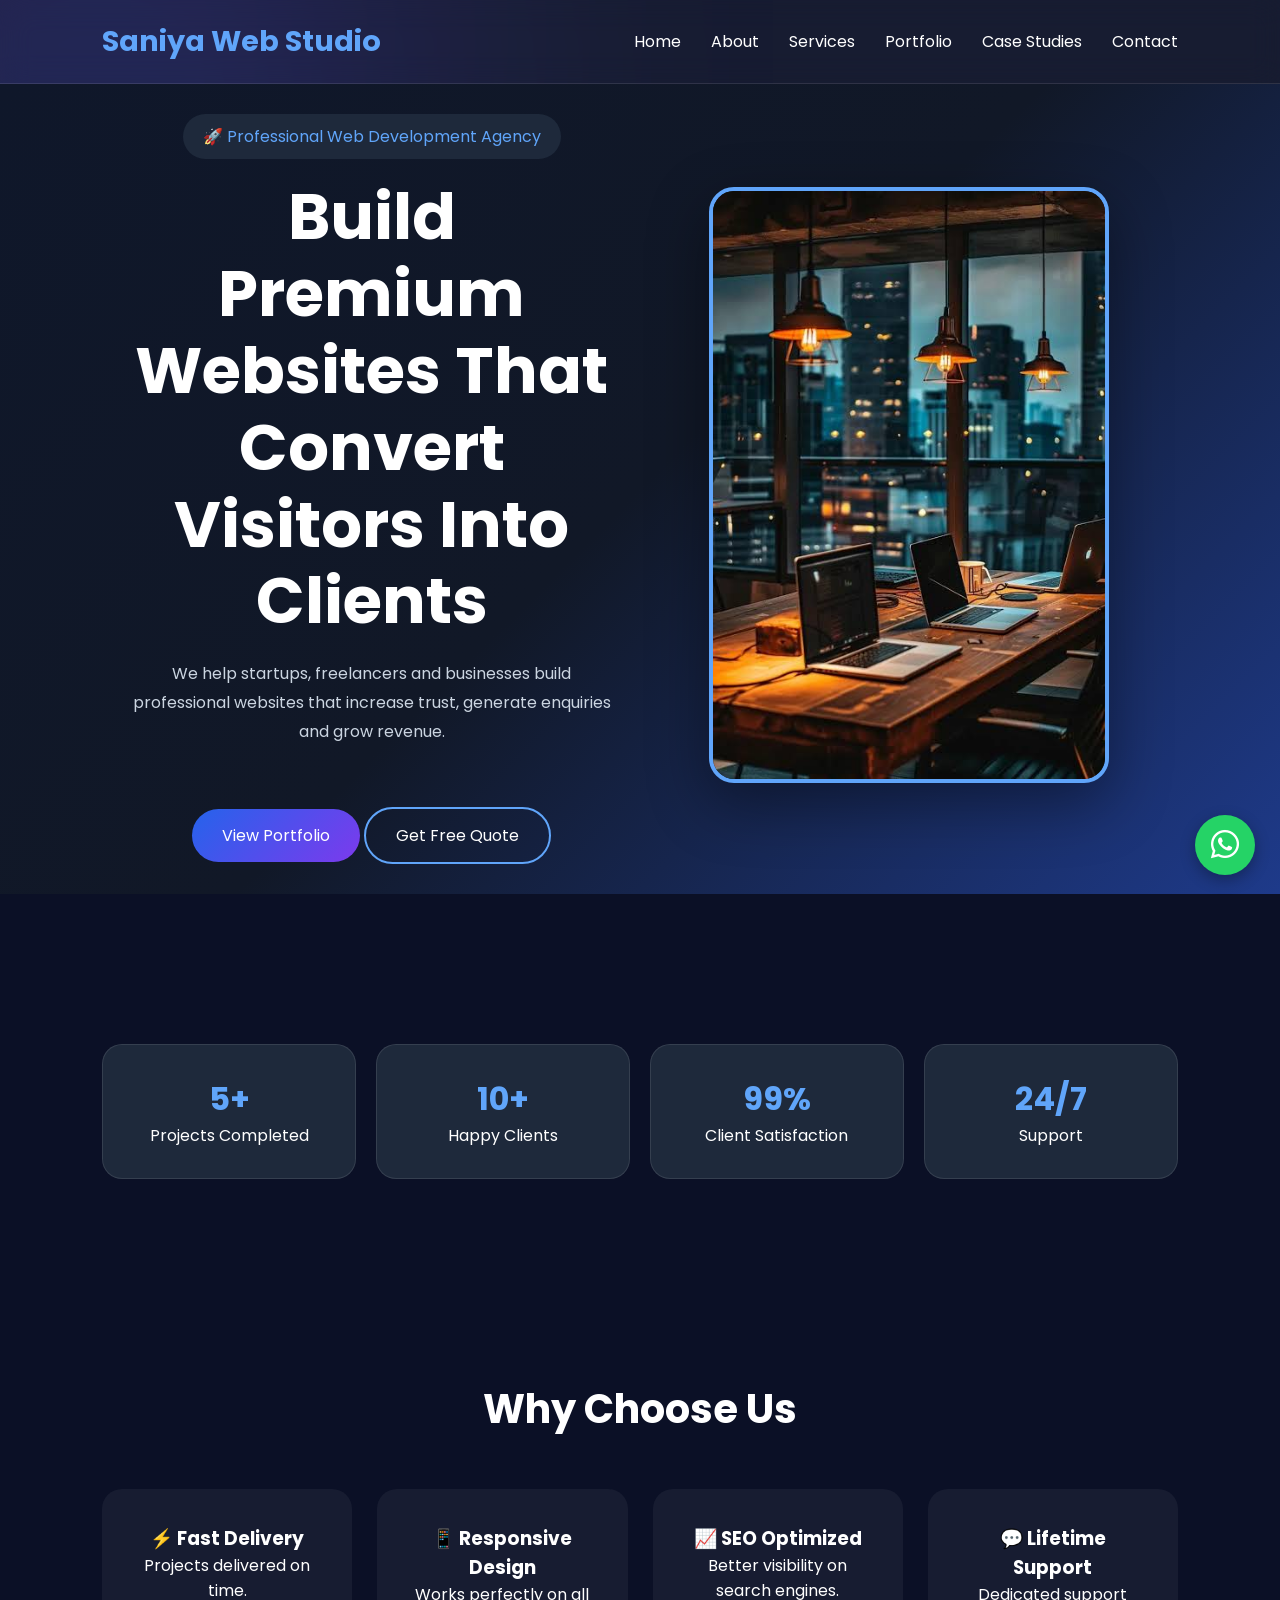
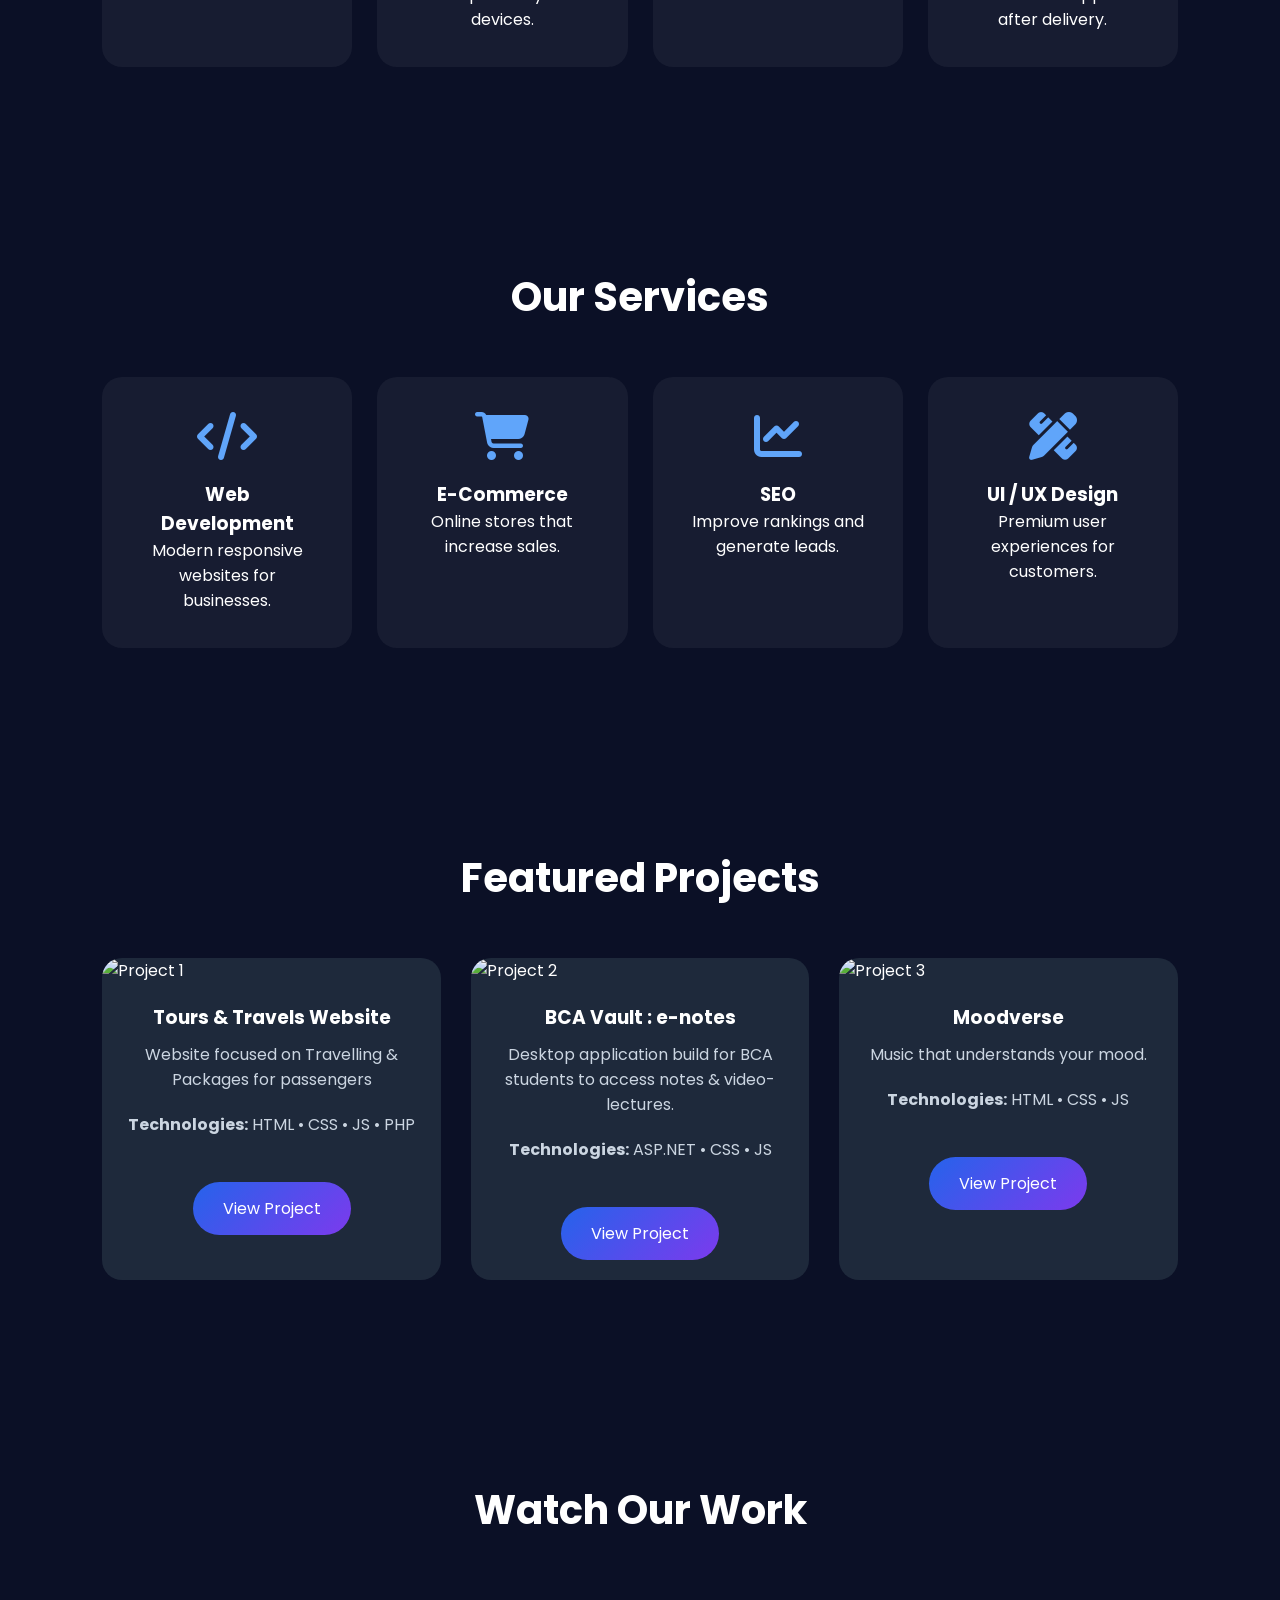
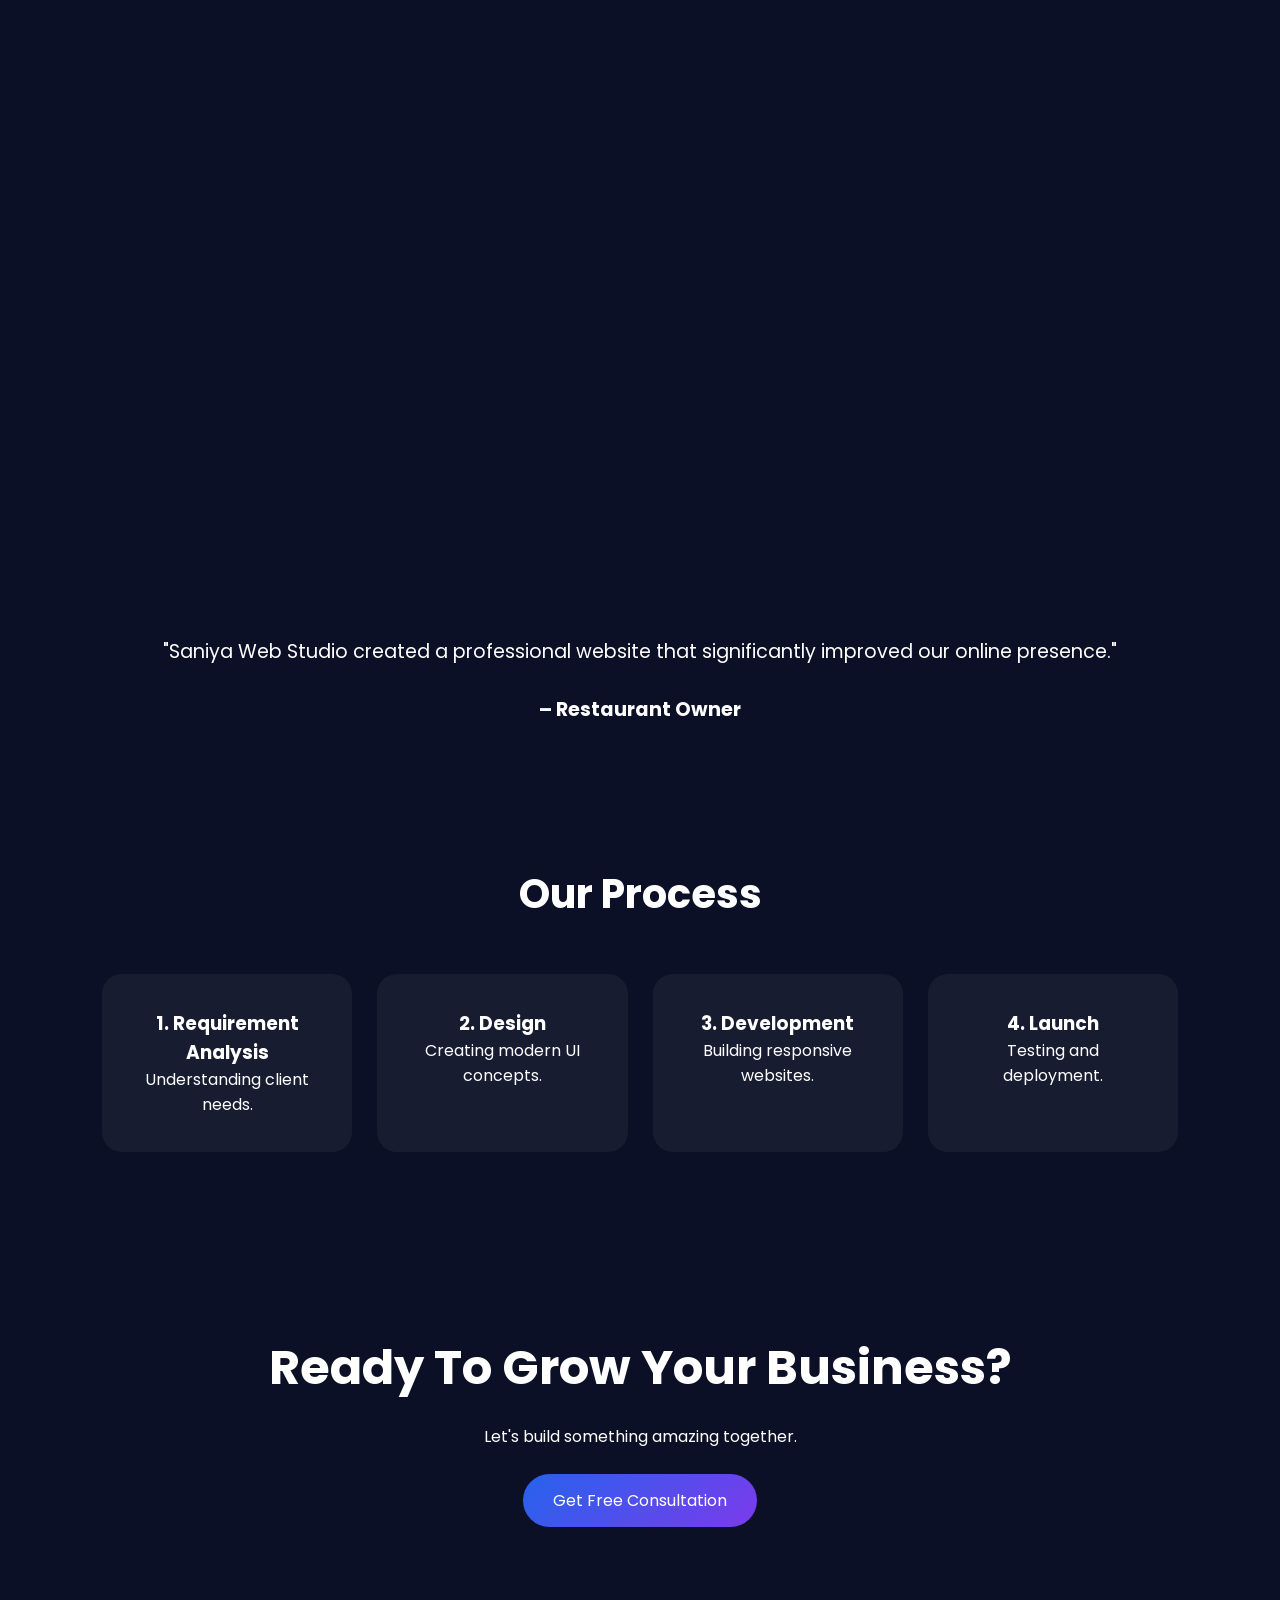
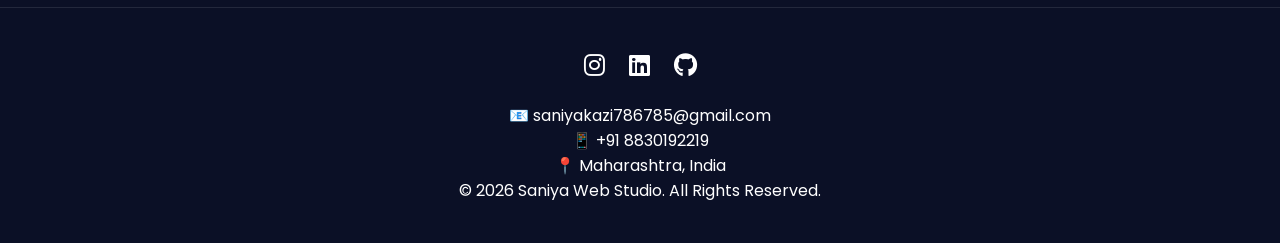
==== commit f2b9388b: "Revise index.html for portfolio website Updated HTML structure and content for the portfolio website" ====
--- a/index.html
+++ b/index.html
@@ -14,7 +14,7 @@
 
     <!-- SEO -->
     <title>Saniya Web Studio | Professional Web Development Agency</title>
-
+<!-- Force Cloudflare rebuild -->
     <!-- Google Analytics -->
     <script async src="https://www.googletagmanager.com/gtag/js?id=G-XXXXXXXXXX"></script>
     <script>
@@ -24,7 +24,7 @@
         gtag('config', 'G-XXXXXXXXXX');
     </script>
 
-    <link rel="stylesheet" href="style.css">
+    <link rel="stylesheet" href="style1.css">
 
     <link href="https://cdnjs.cloudflare.com/ajax/libs/font-awesome/6.5.1/css/all.min.css" rel="stylesheet">
 
--- a/style1.css
+++ b/style1.css
@@ -0,0 +1,770 @@
+/* Google Fonts */
+@import url('https://fonts.googleapis.com/css2?family=Poppins:wght@300;400;500;600;700;800&display=swap');
+
+*{
+    margin:0;
+    padding:0;
+    box-sizing:border-box;
+    font-family:'Poppins',sans-serif;
+}
+
+html{
+    scroll-behavior:smooth;
+}
+
+body{
+    background:#0f172a;
+    color:#fff;
+    overflow-x:hidden;
+}
+
+/* Gradient Background */
+body::before{
+    content:'';
+    position:fixed;
+    width:500px;
+    height:500px;
+    background:linear-gradient(#7c3aed,#2563eb);
+    filter:blur(180px);
+    top:-150px;
+    left:-150px;
+    z-index:-1;
+    opacity:.35;
+}
+
+/* Navbar */
+.navbar{
+    display:flex;
+    justify-content:space-between;
+    align-items:center;
+    padding:20px 8%;
+    position:sticky;
+    top:0;
+    backdrop-filter:blur(15px);
+    background:rgba(255,255,255,.05);
+    border-bottom:1px solid rgba(255,255,255,.1);
+    z-index:1000;
+}
+
+.logo{
+    font-size:1.8rem;
+    font-weight:700;
+    color:#60a5fa;
+}
+
+.nav-links{
+    display:flex;
+    list-style:none;
+    gap:30px;
+}
+
+.nav-links a{
+    color:white;
+    text-decoration:none;
+    transition:.3s;
+}
+
+.nav-links a:hover{
+    color:#60a5fa;
+}
+
+/* Hero */
+.hero{
+    min-height:100vh;
+    display:flex;
+    justify-content:center;
+    align-items:center;
+    text-align:center;
+    padding:0 10%;
+}
+
+.hero-content h1{
+    font-size:4rem;
+    margin-bottom:20px;
+}
+
+.hero-content h2{
+    color:#60a5fa;
+    margin-bottom:20px;
+}
+
+.hero-content p{
+    max-width:700px;
+    margin:auto;
+    line-height:1.8;
+    color:#cbd5e1;
+}
+
+/* Buttons */
+.btn,
+.btn-secondary{
+    display:inline-block;
+    margin-top:25px;
+    padding:14px 30px;
+    border-radius:50px;
+    text-decoration:none;
+    transition:.4s;
+}
+
+.btn{
+    background:linear-gradient(135deg,#2563eb,#7c3aed);
+    color:white;
+}
+
+.btn:hover{
+    transform:translateY(-5px);
+}
+
+.btn-secondary{
+    border:2px solid #60a5fa;
+    color:white;
+    margin-left:15px;
+}
+
+.btn-secondary:hover{
+    background:#60a5fa;
+}
+
+/* Section */
+section{
+    padding:100px 8%;
+}
+
+.section-title{
+    text-align:center;
+    font-size:2.5rem;
+    margin-bottom:50px;
+}
+
+/* Stats */
+.stats{
+    display:grid;
+    grid-template-columns:repeat(auto-fit,minmax(220px,1fr));
+    gap:25px;
+}
+
+.stat-card{
+    background:rgba(255,255,255,.05);
+    backdrop-filter:blur(15px);
+    border:1px solid rgba(255,255,255,.1);
+    padding:30px;
+    border-radius:20px;
+    text-align:center;
+}
+
+.stat-card h2{
+    color:#60a5fa;
+    font-size:2.5rem;
+}
+
+/* Services */
+.service-grid{
+    display:grid;
+    grid-template-columns:repeat(auto-fit,minmax(250px,1fr));
+    gap:25px;
+}
+
+.service-card{
+    background:rgba(255,255,255,.05);
+    padding:35px;
+    border-radius:20px;
+    text-align:center;
+    transition:.4s;
+}
+
+.service-card:hover{
+    transform:translateY(-10px);
+}
+
+.service-card i{
+    font-size:3rem;
+    color:#60a5fa;
+    margin-bottom:20px;
+}
+
+/* Projects */
+.project-grid{
+    display:grid;
+    grid-template-columns:repeat(auto-fit,minmax(300px,1fr));
+    gap:30px;
+}
+
+.project-card{
+    overflow:hidden;
+    border-radius:20px;
+    background:#1e293b;
+    transition:.4s;
+}
+
+.project-card:hover{
+    transform:translateY(-10px);
+}
+
+.project-card img{
+    width:100%;
+    height:220px;
+    object-fit:cover;
+}
+
+.project-info{
+    padding:20px;
+}
+
+/* Video */
+.video-section{
+    text-align:center;
+}
+
+.video-section iframe{
+    width:100%;
+    max-width:900px;
+    height:500px;
+    border:none;
+    border-radius:20px;
+}
+
+/* Testimonials */
+.testimonial{
+    display:none;
+    text-align:center;
+    font-size:1.2rem;
+    padding:40px;
+}
+
+.testimonial.active{
+    display:block;
+}
+
+/* CTA */
+.cta{
+    text-align:center;
+}
+
+.cta h2{
+    font-size:2.5rem;
+    margin-bottom:25px;
+}
+
+/* Footer */
+footer{
+    padding:40px;
+    text-align:center;
+    border-top:1px solid rgba(255,255,255,.1);
+}
+
+.socials{
+    margin-bottom:20px;
+}
+
+.socials a{
+    color:white;
+    font-size:1.5rem;
+    margin:0 10px;
+}
+
+.socials a:hover{
+    color:#60a5fa;
+}
+
+/* Responsive */
+@media(max-width:768px){
+
+    .hero-content h1{
+        font-size:2.5rem;
+    }
+
+    .navbar{
+        flex-direction:column;
+        gap:20px;
+    }
+
+    .nav-links{
+        flex-wrap:wrap;
+        justify-content:center;
+    }
+
+    .video-section iframe{
+        height:250px;
+    }
+}
+
+.about-container{
+    display:flex;
+    align-items:center;
+    gap:50px;
+    flex-wrap:wrap;
+}
+
+.about-image{
+    flex:1;
+    min-width:300px;
+}
+
+.about-image img{
+    width:100%;
+    border-radius:20px;
+}
+
+.about-content{
+    flex:1;
+    min-width:300px;
+}
+
+.about-content h2{
+    margin-bottom:20px;
+    color:#60a5fa;
+}
+
+.about-content p{
+    margin-bottom:15px;
+    line-height:1.8;
+    color:#cbd5e1;
+}
+
+.service-card{
+    cursor:pointer;
+}
+
+.service-card:hover{
+    box-shadow: 0 0 25px rgba(96,165,250,0.4);
+}
+
+.project-card{
+    position:relative;
+}
+
+.project-info{
+    text-align:center;
+}
+
+.project-info h3{
+    margin-bottom:10px;
+}
+
+.project-info p{
+    margin-bottom:20px;
+    color:#cbd5e1;
+}
+
+.project-card img{
+    transition:.5s;
+}
+
+.project-card:hover img{
+    transform:scale(1.05);
+}
+
+.contact-form{
+    max-width:700px;
+    margin:auto;
+    display:flex;
+    flex-direction:column;
+    gap:20px;
+}
+
+.contact-form input,
+.contact-form textarea{
+    padding:15px;
+    border:none;
+    border-radius:10px;
+    background:#1e293b;
+    color:white;
+}
+
+.contact-form input:focus,
+.contact-form textarea:focus{
+    outline:2px solid #60a5fa;
+}
+
+#errorMsg{
+    text-align:center;
+    margin-top:20px;
+    font-weight:600;
+}
+
+.gradient-text{
+background:linear-gradient(90deg,#60a5fa,#a855f7);
+-webkit-background-clip:text;
+-webkit-text-fill-color:transparent;
+}
+
+.whatsapp-float{
+    position:fixed;
+    width:60px;
+    height:60px;
+    bottom:25px;
+    right:25px;
+    background:#25D366;
+    color:white;
+    border-radius:50%;
+    text-align:center;
+    font-size:32px;
+    line-height:60px;
+    box-shadow:0 5px 15px rgba(0,0,0,.3);
+    z-index:9999;
+    transition:.3s;
+}
+
+.whatsapp-float:hover{
+    transform:scale(1.1);
+}
+
+.hero{
+    min-height:90vh;
+    display:flex;
+    align-items:center;
+}
+
+.hero-content{
+    display:flex;
+    justify-content:space-between;
+    align-items:center;
+    gap:50px;
+}
+
+.hero-text{
+    flex:1;
+}
+
+.hero-text h1{
+    font-size:4rem;
+    line-height:1.2;
+    margin-bottom:20px;
+}
+
+.hero-text span{
+    color:#60a5fa;
+}
+
+.hero-text p{
+     flex:1;
+    max-width:600px;
+}
+
+.hero-image{
+    flex:1;
+    text-align:center;
+}
+
+.hero-image img{
+    width:380px;
+    border-radius:30px;
+    box-shadow:0 0 40px rgba(96,165,250,.4);
+}
+
+.hero-buttons{
+     margin-top:35px;
+}
+
+.secondary-btn{
+    background:transparent;
+    border:2px solid #60a5fa;
+}
+
+.tag{
+    display:inline-block;
+    background:#1e293b;
+    padding:10px 20px;
+    border-radius:30px;
+    margin-bottom:20px;
+}
+
+.stats-section{
+    display:grid;
+    grid-template-columns:repeat(4,1fr);
+    gap:20px;
+    margin-top:50px;
+}
+
+.stat-card{
+    background:#1e293b;
+    padding:30px;
+    border-radius:20px;
+    text-align:center;
+}
+
+.stat-card h2{
+    font-size:2rem;
+    color:#60a5fa;
+}
+
+.cta{
+    text-align:center;
+    padding:80px 20px;
+}
+
+.cta h2{
+    font-size:3rem;
+    margin-bottom:20px;
+}
+
+.hero-image img{
+    width:400px;
+    border-radius:25px;
+    border:4px solid #60a5fa;
+    box-shadow:0 20px 60px rgba(0,0,0,.4);
+}
+
+.whatsapp-float{
+    animation: pulse 2s infinite;
+}
+
+@keyframes pulse{
+
+0%{
+transform:scale(1);
+}
+
+50%{
+transform:scale(1.1);
+}
+
+100%{
+transform:scale(1);
+}
+
+}
+
+.about-image img{
+    width:100%;
+    max-width:450px;
+    border-radius:20px;
+    box-shadow:0 15px 40px rgba(0,0,0,.3);
+}
+
+.about-container{
+    display:flex;
+    align-items:center;
+    justify-content:space-between;
+    gap:50px;
+    flex-wrap:wrap;
+}
+
+.about-content{
+    flex:1;
+}
+
+.about-content h2{
+    font-size:2.2rem;
+    margin-bottom:20px;
+}
+
+.project-card{
+    overflow:hidden;
+    transition:.4s;
+}
+
+.project-card:hover{
+    transform:translateY(-10px);
+}
+
+.project-card img{
+    transition:.4s;
+}
+
+.project-card:hover img{
+    transform:scale(1.05);
+}
+
+#successMsg{
+    color:#22c55e;
+    text-align:center;
+    margin-top:15px;
+}
+
+.hero-text{
+    animation: slideLeft 1s ease;
+}
+
+.hero-image{
+    animation: slideRight 1s ease;
+}
+
+@keyframes slideLeft{
+    from{
+        opacity:0;
+        transform:translateX(-80px);
+    }
+    to{
+        opacity:1;
+        transform:translateX(0);
+    }
+}
+
+@keyframes slideRight{
+    from{
+        opacity:0;
+        transform:translateX(80px);
+    }
+    to{
+        opacity:1;
+        transform:translateX(0);
+    }
+}
+
+.service-card{
+    transition:0.4s;
+}
+
+.service-card:hover{
+    transform:translateY(-10px);
+    box-shadow:0 15px 35px rgba(0,0,0,0.2);
+}
+
+.project-card{
+    overflow:hidden;
+    transition:0.4s;
+}
+
+.project-card img{
+    transition:0.5s;
+}
+
+.project-card:hover img{
+    transform:scale(1.08);
+}
+
+.project-card:hover{
+    transform:translateY(-10px);
+}
+
+.btn{
+    transition:0.4s;
+}
+
+.btn:hover{
+    transform:translateY(-3px);
+    box-shadow:0 0 20px rgba(72,149,239,0.6);
+}
+
+.stat-card{
+    animation: floatCard 3s infinite ease-in-out;
+}
+
+@keyframes floatCard{
+    0%{
+        transform:translateY(0);
+    }
+    50%{
+        transform:translateY(-10px);
+    }
+    100%{
+        transform:translateY(0);
+    }
+}
+
+.whatsapp-float{
+    animation: pulse 2s infinite;
+}
+
+@keyframes pulse{
+    0%{
+        transform:scale(1);
+    }
+    50%{
+        transform:scale(1.15);
+    }
+    100%{
+        transform:scale(1);
+    }
+}
+
+.hero{
+    background: linear-gradient(
+        135deg,
+        #0f172a,
+        #111827,
+        #1e3a8a
+    );
+}
+
+.service-card,
+.project-card{
+    transition: all 0.4s ease;
+}
+
+.service-card:hover,
+.project-card:hover{
+    transform: translateY(-10px);
+    box-shadow: 0 15px 30px rgba(0,0,0,0.2);
+}
+
+.project-card{
+    overflow:hidden;
+}
+
+.project-card img{
+    transition: transform 0.5s ease;
+}
+
+.project-card:hover img{
+    transform: scale(1.08);
+}
+
+.theme-btn{
+    background:#4f8cff;
+    color:white;
+    border:none;
+    padding:10px 15px;
+    border-radius:50px;
+    cursor:pointer;
+    font-size:18px;
+}
+
+/* Light Mode */
+body{
+    background:#0b1026;
+    color:white;
+    transition:0.4s;
+}
+
+body.light-mode{
+    background:white;
+    color:black;
+}
+
+#themeBtn{
+    padding:10px 15px;
+    border:none;
+    border-radius:50px;
+    cursor:pointer;
+    font-size:18px;
+    margin-left:20px;
+}
+
+/* LIGHT MODE */
+
+body.light-mode{
+    background:#ffffff !important;
+    color:#111 !important;
+}
+
+body.light-mode .navbar{
+    background:#ffffff !important;
+    box-shadow:0 2px 10px rgba(0,0,0,0.1);
+}
+
+body.light-mode .logo,
+body.light-mode .nav-links a,
+body.light-mode h1,
+body.light-mode h2,
+body.light-mode h3,
+body.light-mode p{
+    color:#111 !important;
+}
+
+body.light-mode .hero{
+    background:#f8fafc !important;
+}
+
+body.light-mode .service-card,
+body.light-mode .project-card,
+body.light-mode .stat-card{
+    background:white !important;
+    color:#111 !important;
+    border:1px solid #ddd;
+}
+
+body.light-mode footer{
+    background:#f1f5f9 !important;
+}
